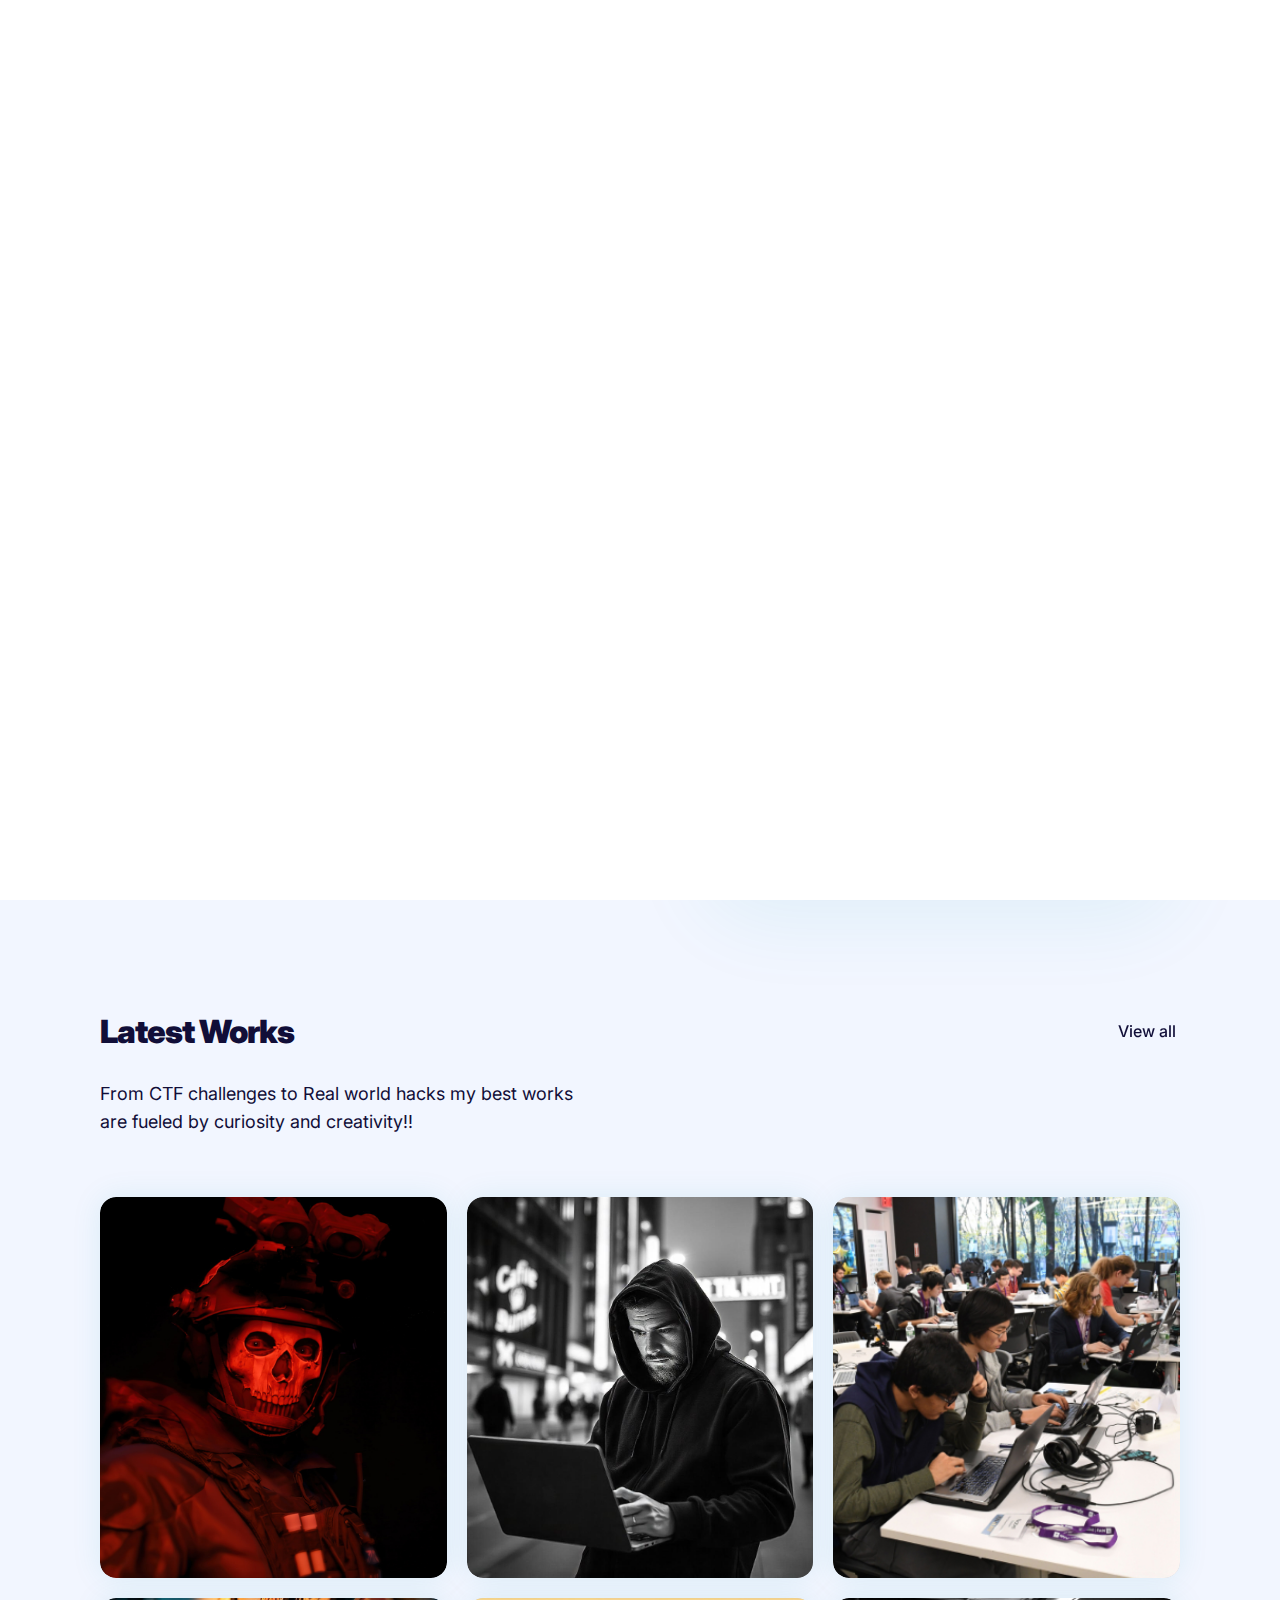
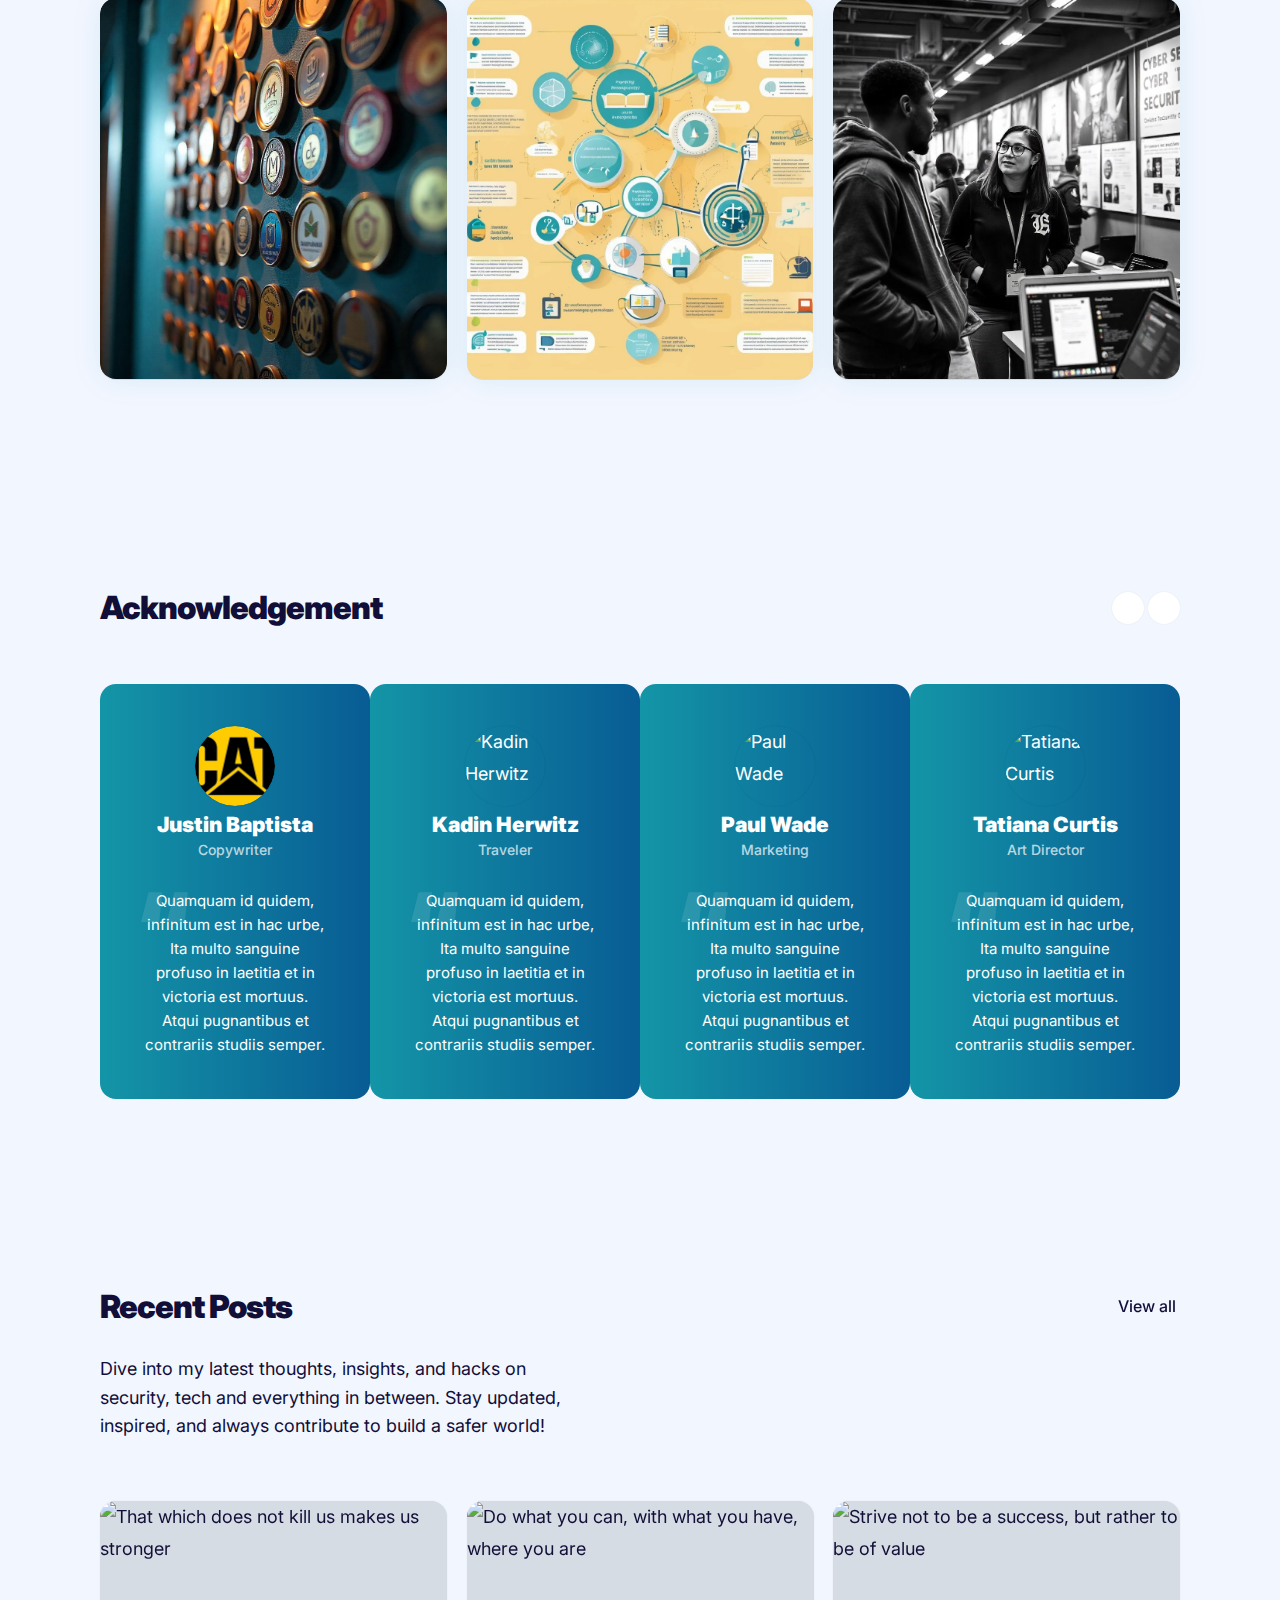
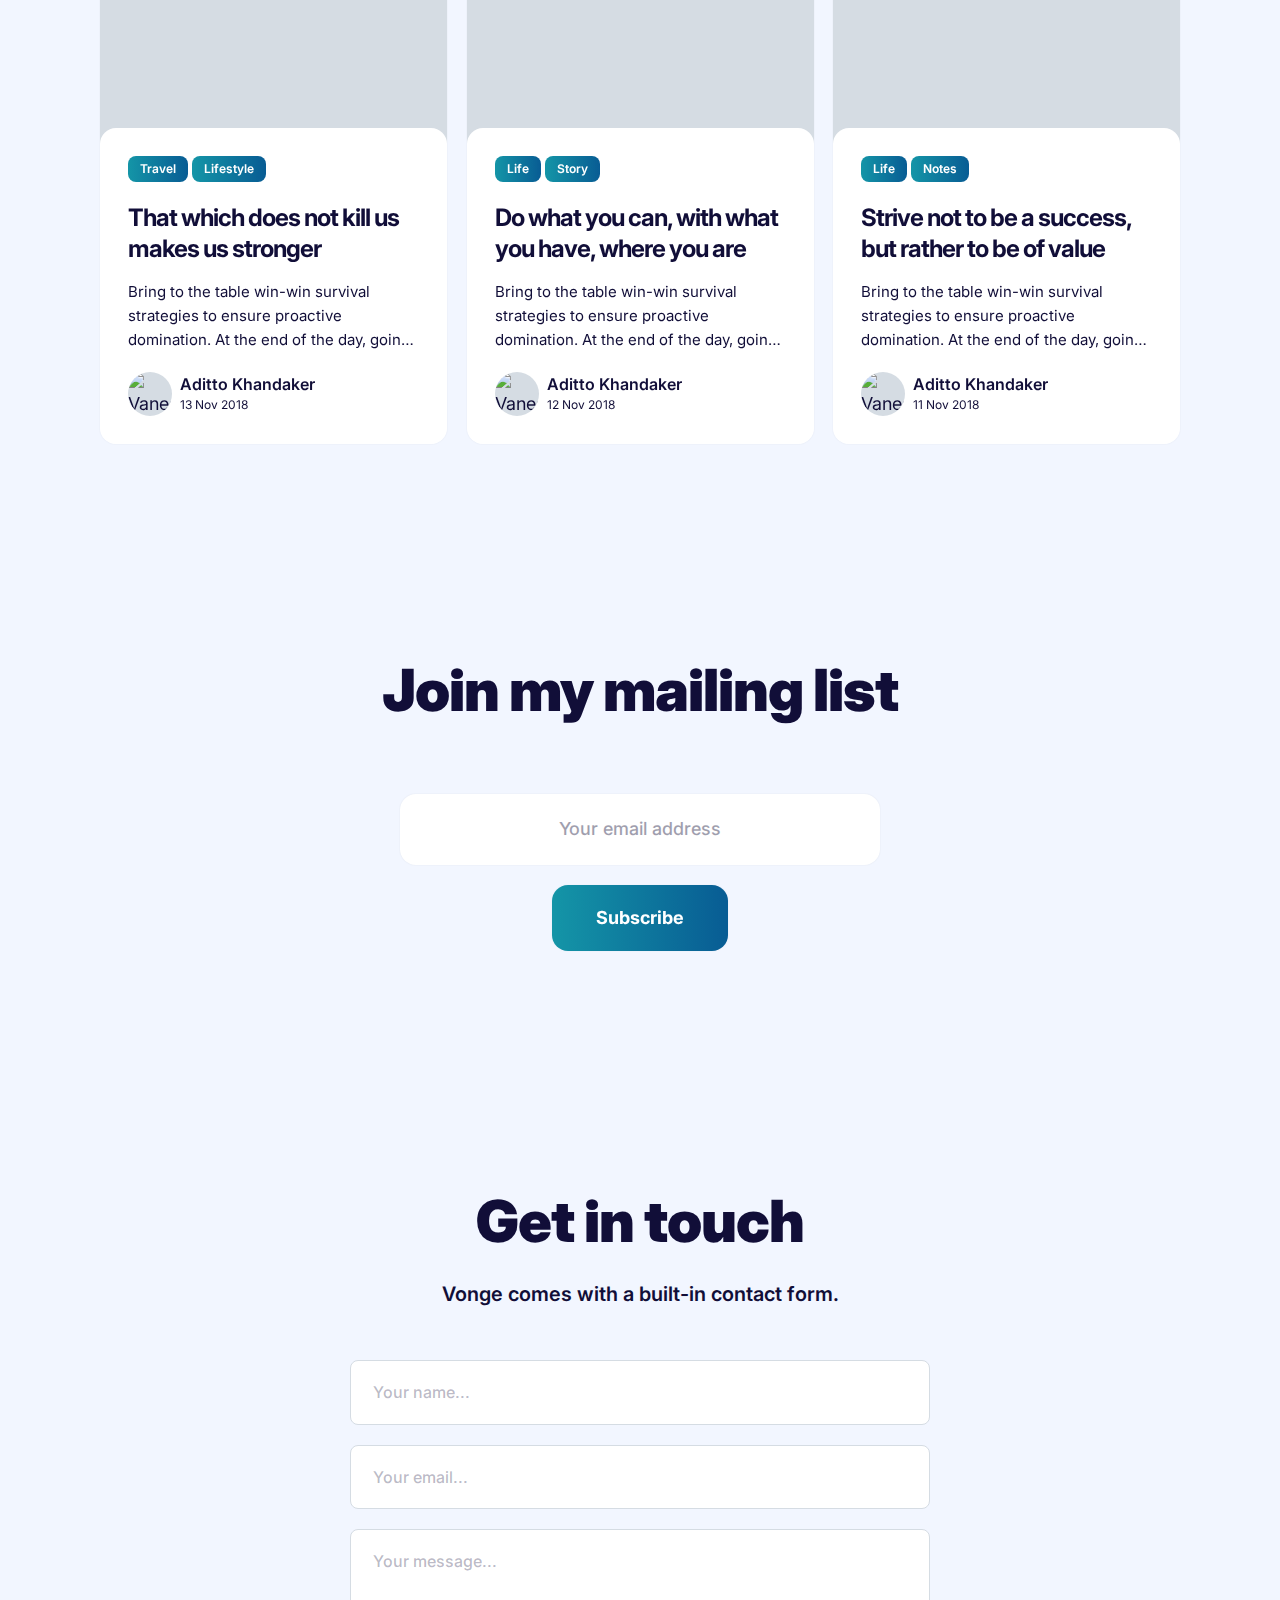
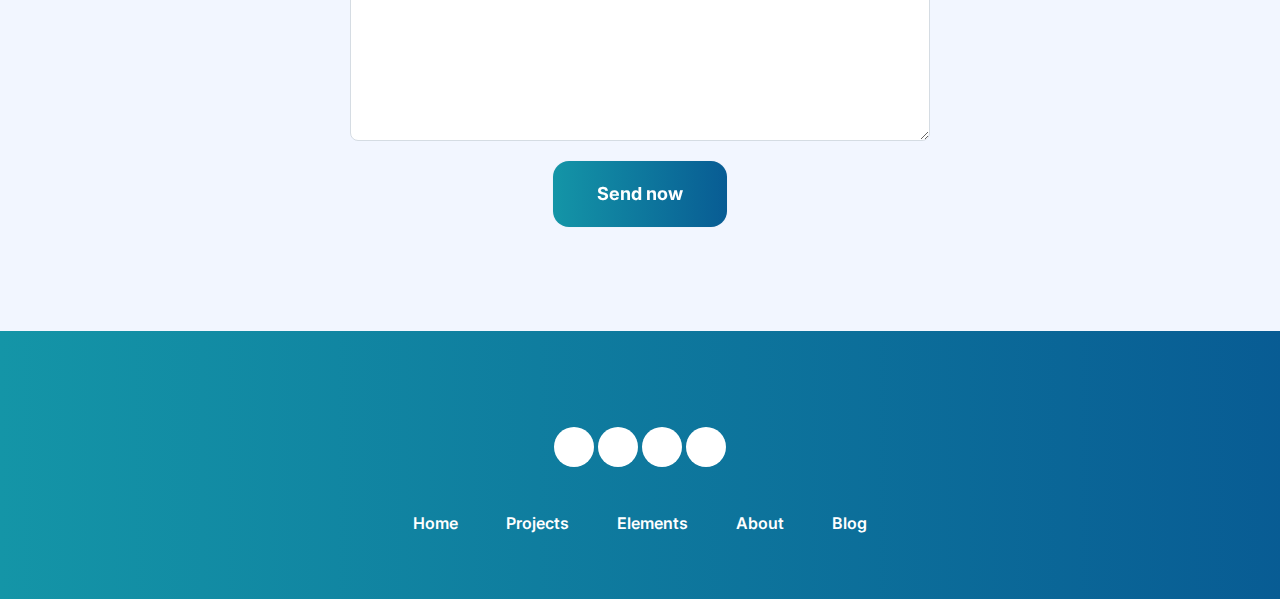
==== index.html @ a7ed83e8 "Worked with the index file and some css file" ====
<!DOCTYPE html>
<html lang="en">

<head>
  <meta charset="utf-8">
  <meta http-equiv="X-UA-Compatible" content="IE=edge">
  <meta name="viewport" content="width=device-width, initial-scale=1">

  <title>Aditto Khandaker</title>
  <meta name='description' content='Vonge is a portfolio site template for Jekyll'>

  <link rel="canonical" href="http://localhost:6060/">

  <!-- Twitter Card -->
  <meta name="twitter:card" content="summary_large_image">
  <meta name="twitter:title" content="Vonge">
  <meta name="twitter:description" content="Vonge is a portfolio site template for Jekyll">
  <meta name="twitter:image:src" content="http://localhost:6060/images/01.jpg">

  <!-- Facebook OpenGraph -->
  <meta property="og:title" content="Vonge">
  <meta property="og:description" content="Vonge is a portfolio site template for Jekyll">
  <meta property="og:image" content="http://localhost:6060/images/01.jpg">

  <!-- Fonts -->
  <link href="https://fonts.googleapis.com/css2?family=Inter:wght@400;500;600;700;900&display=swap" rel="stylesheet">

  <!-- Ionicons -->
  <link href="https://unpkg.com/ionicons@4.5.10-0/dist/css/ionicons.min.css" rel="stylesheet">

  <link rel="stylesheet" href="/assets/main.css">
</head>

<body>

    

    <!-- begin header -->
<header class="c-header">
  <div class="container">
    <div class="row">
      <div class="c-header__inner">

        <div class="logo">
          <a class="logo__link" href="/">
          
            <img class="logo__image" src="/images/logo.svg" alt="Vonge">
          
          </a>
        </div>

        <nav class="main-nav">
          <div class="main-nav__box">

            <div class="nav__icon-close">
              <i class="ion ion-md-close"></i>
            </div>

            <div class="nav__title">Menu</div>

              <ul class="nav__list list-reset">

              
                
                <li class="nav__item">
                  <a href="/" class="nav__link active-link">Home</a>
                </li>
                
              
                
                <li class="nav__item">
                  <a href="/projects/" class="nav__link">Projects</a>
                </li>
                
              
                
                <li class="nav__item">
                  <a href="/blog/" class="nav__link">Blog</a>
                </li>
                
              
                
                <li class="nav__item dropdown">
                  <span class="nav__link dropdown-toggle">Pages <i class="ion ion-ios-arrow-down arrow-down"></i></span>
                  <div class="dropdown-menu">
                    
                      <a href="/about/" class="nav__link">About</a>
                    
                      <a href="/elements/" class="nav__link">Elements</a>
                    
                  </div>
                </li>

                
              

            </ul>
          </div>

          <!--bookshop-live meta(version="3.9.0" baseurl="" title="Vonge") -->
<!--bookshop-live name(social-link.jekyll.html) params() context() -->

<div class="social">
  <ul class="social__list list-reset">
    
    <li class="social__item">
      <a class="social__link" href="https://x.com/Aditt0x1" target="_blank" rel="noopener" aria-label="twitter icon"><i class="ion ion-logo-twitter"></i></a>
    </li>
    
    <li class="social__item">
      <a class="social__link" href="https://github.com/Aditt0X1" target="_blank" rel="noopener" aria-label="github icon"><i class="ion ion-logo-github"></i></a>
    </li>
    
    <li class="social__item">
      <a class="social__link" href="https://pinterest.com" target="_blank" rel="noopener" aria-label="pinterest icon"><i class="ion ion-logo-pinterest"></i></a>
    </li>
    
    <li class="social__item">
      <a class="social__link" href="https://www.youtube.com/@adittokhandaker" target="_blank" rel="noopener" aria-label="youtube icon"><i class="ion ion-logo-youtube"></i></a>
    </li>
    
  </ul>
</div>

<!--bookshop-live end-->
        </nav>

        <div class="nav-button">
          <i class="nav__icon nav__icon-menu ion ion-md-menu"></i>
        </div>

      </div>
    </div>
  </div>
</header>
<!-- end header -->

    

    <!--
        Bookshop components are accessed using the bookshop tag,
        using the same syntax as the standard Jekyll include tag.
    -->
    <!--bookshop-live meta(version="3.9.0" baseurl="" title="Vonge") -->
<!--bookshop-live name(page.jekyll.html) params(content_blocks=page.content_blocks page_theme=page.page_theme) context() -->

<div class="c-page">


    <!--bookshop-live name(hero/hero.jekyll.html) params(bind=block) context(block=content_blocks[0]) -->
<!-- begin hero -->

<section class="c-hero animate">
  <div class="container">
    <div class="row">
      <div class="col col-12">
        <div class="c-hero__inner">

          <div class="c-hero__left">
            <h1 class="c-hero__title">Hey, I'm Aditto Khandaker</h1>
            <div class="c-hero__description"><p>an endless curiosity-driven<strong> Security Enthusiast</strong> from Bangladesh. I hack, learn, and explore as a Security Researcher, Red Teamer, Bug Bounty Hunter and CTF player</p></div>
            <div class="c-hero__btn">
              <a href="#contact" class="cta-button c-button c-button--primary c-button--small">Get in touch</a>
              <a class="works-button c-button c-button--secondary c-button--small" href="#projects">
                <span class="circle-bg"><i class="ion ion-md-arrow-down button-arrow"></i></span> See my works
              </a>
            </div>
          </div>

          <div class="c-hero__right">
            <div class="c-hero__image">
              <img loading="lazy" src="/images/1.jpg" alt="">
            </div>
          </div>

        </div>
      </div>
    </div>
  </div>
</section>
<!-- end hero -->
<!--bookshop-live end-->

    <!--bookshop-live name(projects-section/projects-section.jekyll.html) params(bind=block) context(block=content_blocks[1]) -->
<!-- begin projects -->
<section class="section projects" id="projects">
  <div class="container">
    <div class="row">
      <div class="col col-12">
        <div class="contaniner__inner animate">

          <div class="section__info">
            <div class="section__head">
              <h2 class="section__title">Latest Works</h2>
              <a class="section__link" href="/projects">View all <i class="ion ion-md-arrow-forward"></i></a>
            </div>
            <div class="section__description"><p>From CTF challenges to Real world hacks my best works are fueled by curiosity and creativity!!</p></div>
          </div>

          
          <div class="row">
            
              
                <!--bookshop-live name(project-card/project-card.jekyll.html) params(project=project) context(project=site.projects[0]) -->

<article class="c-project-card col col-4 col-d-6 col-t-12">
  <div class="c-project-card__content">
    <a href="/project/Workstation" class="c-project-card__image">
      <img loading="lazy" src="/images/project-9.jpg" alt="Green Plant">
    </a>
    <div class="c-project-card__info">
      <div class="c-project-card__info-wrap">
        <h3 class="c-project-card__title">Workstation</h3>
      </div>
      <div class="c-project-card__info-wrap">
        
        <div class="c-project-card__subtitle">My professional experience </div>
        
      </div>
    </div>
  </div>
</article>
<!--bookshop-live end-->
              
            
              
                <!--bookshop-live name(project-card/project-card.jekyll.html) params(project=project) context(project=site.projects[1]) -->

<article class="c-project-card col col-4 col-d-6 col-t-12">
  <div class="c-project-card__content">
    <a href="/project/Bug Hunters Trail" class="c-project-card__image">
      <img loading="lazy" src="/images/project-8.jpg" alt="Antelope Canyon">
    </a>
    <div class="c-project-card__info">
      <div class="c-project-card__info-wrap">
        <h3 class="c-project-card__title">Bug Hunters Trail</h3>
      </div>
      <div class="c-project-card__info-wrap">
        
        <div class="c-project-card__subtitle">My journey of tracking down vulnerabilities</div>
        
      </div>
    </div>
  </div>
</article>
<!--bookshop-live end-->
              
            
              
                <!--bookshop-live name(project-card/project-card.jekyll.html) params(project=project) context(project=site.projects[2]) -->

<article class="c-project-card col col-4 col-d-6 col-t-12">
  <div class="c-project-card__content">
    <a href="/project/CTF Zone" class="c-project-card__image">
      <img loading="lazy" src="/images/project-7.jpg" alt="Quiet Lake">
    </a>
    <div class="c-project-card__info">
      <div class="c-project-card__info-wrap">
        <h3 class="c-project-card__title">CTF Zone</h3>
      </div>
      <div class="c-project-card__info-wrap">
        
        <div class="c-project-card__subtitle">My adventures and achievements in Capture the Flag competitions</div>
        
      </div>
    </div>
  </div>
</article>
<!--bookshop-live end-->
              
            
              
                <!--bookshop-live name(project-card/project-card.jekyll.html) params(project=project) context(project=site.projects[3]) -->

<article class="c-project-card col col-4 col-d-6 col-t-12">
  <div class="c-project-card__content">
    <a href="/project/Badge Rack" class="c-project-card__image">
      <img loading="lazy" src="/images/project-6.jpg" alt="The rocks">
    </a>
    <div class="c-project-card__info">
      <div class="c-project-card__info-wrap">
        <h3 class="c-project-card__title">Badge Rack </h3>
      </div>
      <div class="c-project-card__info-wrap">
        
        <div class="c-project-card__subtitle">My certifications and training</div>
        
      </div>
    </div>
  </div>
</article>
<!--bookshop-live end-->
              
            
              
                <!--bookshop-live name(project-card/project-card.jekyll.html) params(project=project) context(project=site.projects[4]) -->

<article class="c-project-card col col-4 col-d-6 col-t-12">
  <div class="c-project-card__content">
    <a href="/project/Growth Hub" class="c-project-card__image">
      <img loading="lazy" src="/images/project-5.jpg" alt="Big airplane">
    </a>
    <div class="c-project-card__info">
      <div class="c-project-card__info-wrap">
        <h3 class="c-project-card__title">Growth Hub</h3>
      </div>
      <div class="c-project-card__info-wrap">
        
        <div class="c-project-card__subtitle">My learning journey and personal projects</div>
        
      </div>
    </div>
  </div>
</article>
<!--bookshop-live end-->
              
            
              
                <!--bookshop-live name(project-card/project-card.jekyll.html) params(project=project) context(project=site.projects[5]) -->

<article class="c-project-card col col-4 col-d-6 col-t-12">
  <div class="c-project-card__content">
    <a href="/project/Event Horizon" class="c-project-card__image">
      <img loading="lazy" src="/images/project-4.jpg" alt="Mountains">
    </a>
    <div class="c-project-card__info">
      <div class="c-project-card__info-wrap">
        <h3 class="c-project-card__title">Event Horizon</h3>
      </div>
      <div class="c-project-card__info-wrap">
        
        <div class="c-project-card__subtitle">A hub of my experiences at security meetups, conferences, and community gatherings</div>
        
      </div>
    </div>
  </div>
</article>
<!--bookshop-live end-->
              
            
              
            
              
            
              
            
          </div>
          

        </div>
      </div>
    </div>
  </div>
</section>
<!-- end projects -->
<!--bookshop-live end-->

    <!--bookshop-live name(testimonials-section/testimonials-section.jekyll.html) params(bind=block) context(block=content_blocks[2]) -->
<!-- begin testimonials -->
<section class="section testimonials animate">
  <div class="container">
    <div class="row">
      <div class="col col-12">

        <div class="section__info">
          <div class="section__head">
            <h2 class="section__title">Acknowledgement </h2>
            <ul class="controls list-reset" id="customize-controls" aria-label="Slider Navigation" tabindex="0">
              <li class="prev" data-controls="prev" aria-controls="customize" tabindex="-1">
                <i class="ion ion-ios-arrow-back"></i>
              </li>
              <li class="next" data-controls="next" aria-controls="customize" tabindex="-1">
                <i class="ion ion-ios-arrow-forward"></i>
              </li>
            </ul>
          </div>
          <div class="section__description"></div>
        </div>

        
        <div class="testimonials__slider my-slider">
          
            <!--bookshop-live name(testimonial-card/testimonial-card.jekyll.html) params(testimonial-item=testimonial-item) context(testimonial=item=site.testimonials[0]) -->

<div class="c-testimonial-card">
  <div class="c-testimonial-card__content">
    <div class="c-testimonial-card__client-meta">
      
        <div class="c-testimonial-card__image-container">
          <img class="c-testimonial-card__client-avatar" src="images/client-1.jpg" alt="Justin Baptista">
        </div>
      
      <div class="c-testimonial-card__client-info">
        
          <h3 class="c-testimonial-card__client-name">Justin Baptista</h3>
        
        
          <p class="c-testimonial-card__client-position">Copywriter</p>
        
      </div>
    </div>
    
      <p class="c-testimonial-card__client-text">Quamquam id quidem, infinitum est in hac urbe, Ita multo sanguine profuso in laetitia et in victoria est mortuus. Atqui pugnantibus et contrariis studiis semper.</p>
    
  </div>
</div>
<!--bookshop-live end-->
          
            <!--bookshop-live name(testimonial-card/testimonial-card.jekyll.html) params(testimonial-item=testimonial-item) context(testimonial=item=site.testimonials[1]) -->

<div class="c-testimonial-card">
  <div class="c-testimonial-card__content">
    <div class="c-testimonial-card__client-meta">
      
        <div class="c-testimonial-card__image-container">
          <img class="c-testimonial-card__client-avatar" src="images/client-2.jpg" alt="Kadin Herwitz">
        </div>
      
      <div class="c-testimonial-card__client-info">
        
          <h3 class="c-testimonial-card__client-name">Kadin Herwitz</h3>
        
        
          <p class="c-testimonial-card__client-position">Traveler</p>
        
      </div>
    </div>
    
      <p class="c-testimonial-card__client-text">Quamquam id quidem, infinitum est in hac urbe, Ita multo sanguine profuso in laetitia et in victoria est mortuus. Atqui pugnantibus et contrariis studiis semper.</p>
    
  </div>
</div>
<!--bookshop-live end-->
          
            <!--bookshop-live name(testimonial-card/testimonial-card.jekyll.html) params(testimonial-item=testimonial-item) context(testimonial=item=site.testimonials[2]) -->

<div class="c-testimonial-card">
  <div class="c-testimonial-card__content">
    <div class="c-testimonial-card__client-meta">
      
        <div class="c-testimonial-card__image-container">
          <img class="c-testimonial-card__client-avatar" src="images/client-4.jpg" alt="Paul Wade">
        </div>
      
      <div class="c-testimonial-card__client-info">
        
          <h3 class="c-testimonial-card__client-name">Paul Wade</h3>
        
        
          <p class="c-testimonial-card__client-position">Marketing</p>
        
      </div>
    </div>
    
      <p class="c-testimonial-card__client-text">Quamquam id quidem, infinitum est in hac urbe, Ita multo sanguine profuso in laetitia et in victoria est mortuus. Atqui pugnantibus et contrariis studiis semper.</p>
    
  </div>
</div>
<!--bookshop-live end-->
          
            <!--bookshop-live name(testimonial-card/testimonial-card.jekyll.html) params(testimonial-item=testimonial-item) context(testimonial=item=site.testimonials[3]) -->

<div class="c-testimonial-card">
  <div class="c-testimonial-card__content">
    <div class="c-testimonial-card__client-meta">
      
        <div class="c-testimonial-card__image-container">
          <img class="c-testimonial-card__client-avatar" src="images/client-3.jpg" alt="Tatiana Curtis">
        </div>
      
      <div class="c-testimonial-card__client-info">
        
          <h3 class="c-testimonial-card__client-name">Tatiana Curtis</h3>
        
        
          <p class="c-testimonial-card__client-position">Art Director</p>
        
      </div>
    </div>
    
      <p class="c-testimonial-card__client-text">Quamquam id quidem, infinitum est in hac urbe, Ita multo sanguine profuso in laetitia et in victoria est mortuus. Atqui pugnantibus et contrariis studiis semper.</p>
    
  </div>
</div>
<!--bookshop-live end-->
          
        </div>
        

      </div>
    </div>
  </div>
</section>
<!-- end testimonials -->
<!--bookshop-live end-->

    <!--bookshop-live name(blog-section/blog-section.jekyll.html) params(bind=block) context(block=content_blocks[3]) -->
<!-- begin blog -->
<section class="section blog">
  <div class="container">
    <div class="row">
      <div class="col col-12">
        <div class="contaniner__inner animate">

          <div class="section__info">
            <div class="section__head">
              <h2 class="section__title">Recent Posts</h2>
              <a class="section__link" href="/blog">View all <i class="ion ion-md-arrow-forward"></i></a>
            </div>
            <div class="section__description"><p>Dive into my latest thoughts, insights, and hacks on security, tech and everything in between. Stay updated, inspired, and always contribute to build a safer world!</p> </div>
          </div>

          
          <div class="row">
            
              
                <!--bookshop-live name(blog-card/blog-card.jekyll.html) params(post=post) context(post=site.posts[0]) -->

<div class="c-blog-card col col-4 col-d-6 col-t-12">
  <div class="c-blog-card__inner">

    
    <div class="c-blog-card__image-wrap">
      <a class="c-blog-card__image" href="/blog/that-which-does-not-kill-us-makes-us-stronger">
        <img loading="lazy" src="/images/post-1.jpg" alt="That which does not kill us makes us stronger">
      </a>
    </div>
    

    <div class="c-blog-card__content">

      
      <div class="c-blog-card__tags-box">
        
        <a href="/tag/travel" class="c-blog-card__tag">travel</a>
        
        <a href="/tag/lifestyle" class="c-blog-card__tag">lifestyle</a>
        
      </div>
      

      <h2 class="c-blog-card__title">
        <a href="/blog/that-which-does-not-kill-us-makes-us-stronger">That which does not kill us makes us stronger</a>
      </h2>

      <p class="c-blog-card__excerpt">
        Bring to the table win-win survival strategies to ensure proactive domination. At the end of the day, going forward.
      </p>

      <div class="c-blog-card__meta">
        <div class="c-blog-card__author-image">
          <img loading="lazy" src="/images/avatar.jpg" alt="Vanessa Marley">
        </div>
        <div class="c-blog-card__info">
          <div class="c-blog-card__author-name">Aditto Khandaker</div>
          <span class="c-blog-card__date"><time datetime="2018-11-13T07:01:35-05:00">13 Nov 2018</time></span>
        </div>
      </div>

    </div>
  </div>
</div>
<!--bookshop-live end-->
              
                <!--bookshop-live name(blog-card/blog-card.jekyll.html) params(post=post) context(post=site.posts[1]) -->

<div class="c-blog-card col col-4 col-d-6 col-t-12">
  <div class="c-blog-card__inner">

    
    <div class="c-blog-card__image-wrap">
      <a class="c-blog-card__image" href="/blog/do-what-you-can-with-what-you-have-where-you-are">
        <img loading="lazy" src="/images/post-2.jpg" alt="Do what you can, with what you have, where you are">
      </a>
    </div>
    

    <div class="c-blog-card__content">

      
      <div class="c-blog-card__tags-box">
        
        <a href="/tag/life" class="c-blog-card__tag">life</a>
        
        <a href="/tag/story" class="c-blog-card__tag">story</a>
        
      </div>
      

      <h2 class="c-blog-card__title">
        <a href="/blog/do-what-you-can-with-what-you-have-where-you-are">Do what you can, with what you have, where you are</a>
      </h2>

      <p class="c-blog-card__excerpt">
        Bring to the table win-win survival strategies to ensure proactive domination. At the end of the day, going forward.
      </p>

      <div class="c-blog-card__meta">
        <div class="c-blog-card__author-image">
          <img loading="lazy" src="/images/avatar.jpg" alt="Vanessa Marley">
        </div>
        <div class="c-blog-card__info">
          <div class="c-blog-card__author-name">Aditto Khandaker</div>
          <span class="c-blog-card__date"><time datetime="2018-11-12T07:01:35-05:00">12 Nov 2018</time></span>
        </div>
      </div>

    </div>
  </div>
</div>
<!--bookshop-live end-->
              
                <!--bookshop-live name(blog-card/blog-card.jekyll.html) params(post=post) context(post=site.posts[2]) -->

<div class="c-blog-card col col-4 col-d-6 col-t-12">
  <div class="c-blog-card__inner">

    
    <div class="c-blog-card__image-wrap">
      <a class="c-blog-card__image" href="/blog/strive-not-to-be-a-success-but-rather-to-be-of-value">
        <img loading="lazy" src="/images/post-3.jpg" alt="Strive not to be a success, but rather to be of value">
      </a>
    </div>
    

    <div class="c-blog-card__content">

      
      <div class="c-blog-card__tags-box">
        
        <a href="/tag/life" class="c-blog-card__tag">life</a>
        
        <a href="/tag/notes" class="c-blog-card__tag">notes</a>
        
      </div>
      

      <h2 class="c-blog-card__title">
        <a href="/blog/strive-not-to-be-a-success-but-rather-to-be-of-value">Strive not to be a success, but rather to be of value</a>
      </h2>

      <p class="c-blog-card__excerpt">
        Bring to the table win-win survival strategies to ensure proactive domination. At the end of the day, going forward.
      </p>

      <div class="c-blog-card__meta">
        <div class="c-blog-card__author-image">
          <img loading="lazy" src="/images/avatar.jpg" alt="Vanessa Marley">
        </div>
        <div class="c-blog-card__info">
          <div class="c-blog-card__author-name">Aditto Khandaker</div>
          <span class="c-blog-card__date"><time datetime="2018-11-11T07:01:35-05:00">11 Nov 2018</time></span>
        </div>
      </div>

    </div>
  </div>
</div>
<!--bookshop-live end-->
              
            
          </div>
          

        </div>
      </div>
    </div>
  </div>
</section>
<!-- end blog -->
<!--bookshop-live end-->

    <!--bookshop-live name(newsletter/newsletter.jekyll.html) params(bind=block) context(block=content_blocks[4]) -->
<!-- begin subscribe -->

<section class="c-subscribe section">
  <div class="container">
    <div class="row">
      <div class="col col-12">

        <div class="c-subscribe__inner">
          <div class="c-subscribe__info">
            <h3 class="c-subscribe__title">Join my mailing list</h3>
            <div class="c-subscribe__subtitle">
              <span id="ityped"></span>
            </div>
          </div>

          <form class="c-subscribe__form validate" action="//frnla.us6.list-manage.com/subscribe/post?u=6314d69a3f315af7ce3fb00a0&amp;id=3038727cc3"
            method="POST" id="membedded-subscribe-form" name="membedded-subscribe-form" target="_blank" novalidate>
            <label class="screen-reader-text" for="mce-EMAIL">Email address</label>
            <input class="c-subscribe__form-email required email" id="mce-EMAIL" type="text" name="EMAIL" placeholder="Your email address">
            <button class="c-button c-button--primary c-button--large" id="membedded-subscribe" type="submit" name="subscribe">Subscribe</button>
          </form>

        </div>
      </div>
    </div>
  </div>
</section>
<!-- end subscribe -->

<script>
  var itype_text = ['Get inspiration, updates and, cool stuff!'];
</script>
<!--bookshop-live end-->

    <!--bookshop-live name(contact-form/contact-form.jekyll.html) params(bind=block) context(block=content_blocks[5]) -->
<!-- begin contact -->

<div class="c-contact-form" id="contact">
  <div class="container">
    <div class="row">
      <div class="col col-12">

        <div class="c-contact-form__form-box">
          <div class="c-contact-form__contact-head">
            <h2 class="c-contact-form__contact-title">Get in touch</h2>
            <p class="c-contact-form__contact-description">Vonge comes with a built-in contact form.</p>
          </div>
          <form class="c-contact-form__form"
            action=""
            method="POST">
            <input type="hidden" name="_to" value="site@example.com">
            <div class="c-contact-form__form-group">
              <label class="c-contact-form__form-label screen-reader-text" for="form-name">Your Name</label>
              <input class="c-contact-form__form-input" id="form-name" type="text" name="name" placeholder="Your name..." required>
            </div>
            <div class="c-contact-form__form-group">
              <label class="c-contact-form__form-label screen-reader-text" for="form-email">Your Email</label>
              <input class="c-contact-form__form-input" id="form-email" type="email" name="_replyto" placeholder="Your email..."
                required>
            </div>
            <div class="c-contact-form__form-group">
              <label class="c-contact-form__form-label screen-reader-text" for="form-text">Your Message</label>
              <textarea class="c-contact-form__form-input" id="form-text" name="text" rows="9" placeholder="Your message..."
                required></textarea>
            </div>
            <div class="c-contact-form__form-group c-contact-form__form-group--button">
              <button class="c-button c-button--primary c-button--large" type="submit">Send now</button>
            </div>
          </form>
        </div>

      </div>
    </div>
  </div>
</div>
<!-- end contact -->
<!--bookshop-live end-->


</div>

<!--bookshop-live end-->

    <div class="top" title="Top"><i class="ion ion-ios-arrow-up"></i></div>

    <!-- begin footer -->
<footer class="footer">
  <div class="container">
    <div class="row">
      <div class="col col-12">

        <!--bookshop-live meta(version="3.9.0" baseurl="" title="Vonge") -->
<!--bookshop-live name(social-link.jekyll.html) params() context() -->

<div class="social">
  <ul class="social__list list-reset">
    
    <li class="social__item">
      <a class="social__link" href="https://twitter.com" target="_blank" rel="noopener" aria-label="twitter icon"><i class="ion ion-logo-twitter"></i></a>
    </li>
    
    <li class="social__item">
      <a class="social__link" href="https://github.com" target="_blank" rel="noopener" aria-label="github icon"><i class="ion ion-logo-github"></i></a>
    </li>
    
    <li class="social__item">
      <a class="social__link" href="https://pinterest.com" target="_blank" rel="noopener" aria-label="pinterest icon"><i class="ion ion-logo-pinterest"></i></a>
    </li>
    
    <li class="social__item">
      <a class="social__link" href="https://youtube.com" target="_blank" rel="noopener" aria-label="youtube icon"><i class="ion ion-logo-youtube"></i></a>
    </li>
    
  </ul>
</div>

<!--bookshop-live end-->

        <ul class="footer_nav list-reset">
          
          <li class="footer_nav__item">
            <a href="/" class="footer_nav__link">Home</a>
          </li>
          
          <li class="footer_nav__item">
            <a href="/projects/" class="footer_nav__link">Projects</a>
          </li>
          
          <li class="footer_nav__item">
            <a href="/elements/" class="footer_nav__link">Elements</a>
          </li>
          
          <li class="footer_nav__item">
            <a href="/about/" class="footer_nav__link">About</a>
          </li>
          
          <li class="footer_nav__item">
            <a href="/blog/" class="footer_nav__link">Blog</a>
          </li>
          
        </ul>

      </div>
    </div>
  </div>
</footer>
<!-- end footer -->

    <script src="/js/scripts.js"></script>
    <script src="/js/common.js"></script>
</body>
</html>
---- assets/main.css ----
@charset "UTF-8";
@media all, bookshop {
  /* Color Scheme */
  .list-reset {
    list-style-type: none;
    margin: 0;
    padding: 0;
  }
  .clearfix::after,
  .clearfix ::before {
    content: "";
    display: table;
    clear: both;
  }
  .screen-reader-text {
    clip: rect(1px, 1px, 1px, 1px);
    height: 1px;
    overflow: hidden;
    position: absolute !important;
    width: 1px;
    word-wrap: normal !important;
  }
  /*! normalize.css v8.0.0 | MIT License | github.com/necolas/normalize.css */
  /* Document
     ========================================================================== */
  /**
   * 1. Correct the line height in all browsers.
   * 2. Prevent adjustments of font size after orientation changes in iOS.
   */
  html {
    line-height: 1.15; /* 1 */
    -webkit-text-size-adjust: 100%; /* 2 */
  }
  /* Sections
     ========================================================================== */
  /**
   * Remove the margin in all browsers.
   */
  body {
    margin: 0;
  }
  /**
   * Correct the font size and margin on `h1` elements within `section` and
   * `article` contexts in Chrome, Firefox, and Safari.
   */
  h1 {
    font-size: 2em;
    margin: 0.67em 0;
  }
  /* Grouping content
     ========================================================================== */
  /**
   * 1. Add the correct box sizing in Firefox.
   * 2. Show the overflow in Edge and IE.
   */
  hr {
    box-sizing: content-box; /* 1 */
    height: 0; /* 1 */
    overflow: visible; /* 2 */
  }
  /**
   * 1. Correct the inheritance and scaling of font size in all browsers.
   * 2. Correct the odd `em` font sizing in all browsers.
   */
  pre {
    font-family: monospace, monospace; /* 1 */
    font-size: 1em; /* 2 */
  }
  /* Text-level semantics
     ========================================================================== */
  /**
   * Remove the gray background on active links in IE 10.
   */
  a {
    background-color: transparent;
  }
  /**
   * 1. Remove the bottom border in Chrome 57-
   * 2. Add the correct text decoration in Chrome, Edge, IE, Opera, and Safari.
   */
  abbr[title] {
    border-bottom: none; /* 1 */
    text-decoration: underline; /* 2 */
    text-decoration: underline dotted; /* 2 */
  }
  /**
   * Add the correct font weight in Chrome, Edge, and Safari.
   */
  b,
  strong {
    font-weight: bolder;
  }
  /**
   * 1. Correct the inheritance and scaling of font size in all browsers.
   * 2. Correct the odd `em` font sizing in all browsers.
   */
  code,
  kbd,
  samp {
    font-family: monospace, monospace; /* 1 */
    font-size: 1em; /* 2 */
  }
  /**
   * Add the correct font size in all browsers.
   */
  small {
    font-size: 80%;
  }
  /**
   * Prevent `sub` and `sup` elements from affecting the line height in
   * all browsers.
   */
  sub,
  sup {
    font-size: 75%;
    line-height: 0;
    position: relative;
    vertical-align: baseline;
  }
  sub {
    bottom: -0.25em;
  }
  sup {
    top: -0.5em;
  }
  /* Embedded content
     ========================================================================== */
  /**
   * Remove the border on images inside links in IE 10.
   */
  img {
    border-style: none;
  }
  /* Forms
     ========================================================================== */
  /**
   * 1. Change the font styles in all browsers.
   * 2. Remove the margin in Firefox and Safari.
   */
  button,
  input,
  optgroup,
  select,
  textarea {
    font-family: inherit; /* 1 */
    font-size: 100%; /* 1 */
    line-height: 1.15; /* 1 */
    margin: 0; /* 2 */
  }
  /**
   * Show the overflow in IE.
   * 1. Show the overflow in Edge.
   */
  button,
  input { /* 1 */
    overflow: visible;
  }
  /**
   * Remove the inheritance of text transform in Edge, Firefox, and IE.
   * 1. Remove the inheritance of text transform in Firefox.
   */
  button,
  select { /* 1 */
    text-transform: none;
  }
  /**
   * Correct the inability to style clickable types in iOS and Safari.
   */
  button,
  [type=button],
  [type=reset],
  [type=submit] {
    -webkit-appearance: button;
  }
  /**
   * Remove the inner border and padding in Firefox.
   */
  button::-moz-focus-inner,
  [type=button]::-moz-focus-inner,
  [type=reset]::-moz-focus-inner,
  [type=submit]::-moz-focus-inner {
    border-style: none;
    padding: 0;
  }
  /**
   * Restore the focus styles unset by the previous rule.
   */
  button:-moz-focusring,
  [type=button]:-moz-focusring,
  [type=reset]:-moz-focusring,
  [type=submit]:-moz-focusring {
    outline: 1px dotted ButtonText;
  }
  /**
   * Correct the padding in Firefox.
   */
  fieldset {
    padding: 0.35em 0.75em 0.625em;
  }
  /**
   * 1. Correct the text wrapping in Edge and IE.
   * 2. Correct the color inheritance from `fieldset` elements in IE.
   * 3. Remove the padding so developers are not caught out when they zero out
   *    `fieldset` elements in all browsers.
   */
  legend {
    box-sizing: border-box; /* 1 */
    color: inherit; /* 2 */
    display: table; /* 1 */
    max-width: 100%; /* 1 */
    padding: 0; /* 3 */
    white-space: normal; /* 1 */
  }
  /**
   * Add the correct vertical alignment in Chrome, Firefox, and Opera.
   */
  progress {
    vertical-align: baseline;
  }
  /**
   * Remove the default vertical scrollbar in IE 10+.
   */
  textarea {
    overflow: auto;
  }
  /**
   * 1. Add the correct box sizing in IE 10.
   * 2. Remove the padding in IE 10.
   */
  [type=checkbox],
  [type=radio] {
    box-sizing: border-box; /* 1 */
    padding: 0; /* 2 */
  }
  /**
   * Correct the cursor style of increment and decrement buttons in Chrome.
   */
  [type=number]::-webkit-inner-spin-button,
  [type=number]::-webkit-outer-spin-button {
    height: auto;
  }
  /**
   * 1. Correct the odd appearance in Chrome and Safari.
   * 2. Correct the outline style in Safari.
   */
  [type=search] {
    -webkit-appearance: textfield; /* 1 */
    outline-offset: -2px; /* 2 */
  }
  /**
   * Remove the inner padding in Chrome and Safari on macOS.
   */
  [type=search]::-webkit-search-decoration {
    -webkit-appearance: none;
  }
  /**
   * 1. Correct the inability to style clickable types in iOS and Safari.
   * 2. Change font properties to `inherit` in Safari.
   */
  ::-webkit-file-upload-button {
    -webkit-appearance: button; /* 1 */
    font: inherit; /* 2 */
  }
  /* Interactive
     ========================================================================== */
  /*
   * Add the correct display in Edge, IE 10+, and Firefox.
   */
  details {
    display: block;
  }
  /*
   * Add the correct display in all browsers.
   */
  summary {
    display: list-item;
  }
  /* Misc
     ========================================================================== */
  /**
   * Add the correct display in IE 10+.
   */
  template {
    display: none;
  }
  /**
   * Add the correct display in IE 10.
   */
  [hidden] {
    display: none;
  }
  /**
   * A very simple reset that sits on top of Normalize.css.
  */
  body,
  h1, h2, h3, h4, h5, h6,
  p, blockquote, pre,
  dl, dd, ol, ul,
  fieldset, legend,
  figure,
  hr {
    margin: 0;
    padding: 0;
  }
  /**
   * Remove trailing margins from nested lists.
   */
  li > ul,
  li > ol {
    margin-bottom: 0;
  }
  /**
   * Remove default table spacing.
   */
  table {
    border-collapse: collapse;
    border-spacing: 0;
  }
  /**
   * Shared declarations for certain elements.
   */
  h1, h2, h3, h4, h5, h6,
  ul, ol, dl,
  blockquote, p, address,
  hr,
  table,
  fieldset, figure,
  pre {
    margin-bottom: 30px;
  }
  /**
   * Consistent indentation for lists.
   */
  ul, ol,
  dd {
    margin-left: 10px;
  }
  ul li, ol li {
    margin-bottom: 10px;
  }
  /*
    Syntax Highlighting
  */
  .highlight {
    background: #f3f3f3;
  }
  .highlighter-rouge .highlight {
    background: #eef;
  }
  .highlight .c {
    color: #998;
    font-style: italic;
  }
  .highlight .err {
    color: #a61717;
    background-color: #e3d2d2;
  }
  .highlight .k {
    font-weight: bold;
  }
  .highlight .o {
    font-weight: bold;
  }
  .highlight .cm {
    color: #998;
    font-style: italic;
  }
  .highlight .cp {
    color: #999;
    font-weight: bold;
  }
  .highlight .c1 {
    color: #998;
    font-style: italic;
  }
  .highlight .cs {
    color: #999;
    font-weight: bold;
    font-style: italic;
  }
  .highlight .gd {
    color: #000;
    background-color: #fdd;
  }
  .highlight .gd .x {
    color: #000;
    background-color: #faa;
  }
  .highlight .ge {
    font-style: italic;
  }
  .highlight .gr {
    color: #a00;
  }
  .highlight .gh {
    color: #999;
  }
  .highlight .gi {
    color: #000;
    background-color: #dfd;
  }
  .highlight .gi .x {
    color: #000;
    background-color: #afa;
  }
  .highlight .go {
    color: #888;
  }
  .highlight .gp {
    color: #555;
  }
  .highlight .gs {
    font-weight: bold;
  }
  .highlight .gu {
    color: #aaa;
  }
  .highlight .gt {
    color: #a00;
  }
  .highlight .kc {
    font-weight: bold;
  }
  .highlight .kd {
    font-weight: bold;
  }
  .highlight .kp {
    font-weight: bold;
  }
  .highlight .kr {
    font-weight: bold;
  }
  .highlight .kt {
    color: #458;
    font-weight: bold;
  }
  .highlight .m {
    color: #099;
  }
  .highlight .s {
    color: #d14;
  }
  .highlight .na {
    color: #008080;
  }
  .highlight .nb {
    color: #0086B3;
  }
  .highlight .nc {
    color: #458;
    font-weight: bold;
  }
  .highlight .no {
    color: #008080;
  }
  .highlight .ni {
    color: #800080;
  }
  .highlight .ne {
    color: #900;
    font-weight: bold;
  }
  .highlight .nf {
    color: #900;
    font-weight: bold;
  }
  .highlight .nn {
    color: #555;
  }
  .highlight .nt {
    color: #000080;
  }
  .highlight .nv {
    color: #008080;
  }
  .highlight .ow {
    font-weight: bold;
  }
  .highlight .w {
    color: #bbb;
  }
  .highlight .mf {
    color: #099;
  }
  .highlight .mh {
    color: #099;
  }
  .highlight .mi {
    color: #099;
  }
  .highlight .mo {
    color: #099;
  }
  .highlight .sb {
    color: #d14;
  }
  .highlight .sc {
    color: #d14;
  }
  .highlight .sd {
    color: #d14;
  }
  .highlight .s2 {
    color: #d14;
  }
  .highlight .se {
    color: #d14;
  }
  .highlight .sh {
    color: #d14;
  }
  .highlight .si {
    color: #d14;
  }
  .highlight .sx {
    color: #d14;
  }
  .highlight .sr {
    color: #009926;
  }
  .highlight .s1 {
    color: #d14;
  }
  .highlight .ss {
    color: #990073;
  }
  .highlight .bp {
    color: #999;
  }
  .highlight .vc {
    color: #008080;
  }
  .highlight .vg {
    color: #008080;
  }
  .highlight .vi {
    color: #008080;
  }
  .highlight .il {
    color: #099;
  }
  /* Grid */
  .container {
    max-width: 1200px;
    padding-left: 10px;
    padding-right: 10px;
    margin: 0 auto;
  }

  /* Animate */
  /* Footer */
  /* Copyright */
  /* Header */
  /* Logo */
  /* Nav */
  /* Pagination */
  /* Sections */
  /* Social Links */
  /* Page + Post + Project */
  /* Share */
  /* Post navigation */
  /* Related posts */
  /* Disqus comments */
  /* Project */
  /* Project Navigation */
  /* Posts List */
  /* Button */
  /* Contact Form */
  /* Hero */
  /* Newsletter */
  /* Page Heading */
  /* Posts List */
  /* Projects List */
  /* Testimonials Section */
}
@media only screen and (max-width: 1300px) {
  .container {
    max-width: 1100px;
  }
}
@media only screen and (max-width: 1130px) {
  .container {
    max-width: 1000px;
  }
}
@media only screen and (max-width: 1024px) {
  .container {
    max-width: 760px;
  }
}
@media only screen and (max-width: 768px) {
  .container {
    max-width: 560px;
  }
}
@media only screen and (max-width: 576px) {
  .container {
    max-width: 480px;
    padding-left: 20px;
    padding-right: 20px;
  }
}
@media all, bookshop {
  .row {
    display: flex;
    flex-wrap: wrap;
    flex: 0 1 auto;
    flex-direction: row;
    box-sizing: border-box;
    margin-left: -10px;
    margin-right: -10px;
  }
  .col {
    padding-left: 10px;
    padding-right: 10px;
  }
  [class^=col-] {
    flex: auto;
  }
  .col-0 {
    width: calc(0 / 12 * 100%);
  }
  .col-1 {
    width: calc(1 / 12 * 100%);
  }
  .col-2 {
    width: calc(2 / 12 * 100%);
  }
  .col-3 {
    width: calc(3 / 12 * 100%);
  }
  .col-4 {
    width: calc(4 / 12 * 100%);
  }
  .col-5 {
    width: calc(5 / 12 * 100%);
  }
  .col-6 {
    width: calc(6 / 12 * 100%);
  }
  .col-7 {
    width: calc(7 / 12 * 100%);
  }
  .col-8 {
    width: calc(8 / 12 * 100%);
  }
  .col-9 {
    width: calc(9 / 12 * 100%);
  }
  .col-10 {
    width: calc(10 / 12 * 100%);
  }
  .col-11 {
    width: calc(11 / 12 * 100%);
  }
  .col-12 {
    width: calc(12 / 12 * 100%);
  }
  .push-0 {
    margin-left: calc(0 / 12 * 100%);
  }
  .push-1 {
    margin-left: calc(1 / 12 * 100%);
  }
  .push-2 {
    margin-left: calc(2 / 12 * 100%);
  }
  .push-3 {
    margin-left: calc(3 / 12 * 100%);
  }
  .push-4 {
    margin-left: calc(4 / 12 * 100%);
  }
  .push-5 {
    margin-left: calc(5 / 12 * 100%);
  }
  .push-6 {
    margin-left: calc(6 / 12 * 100%);
  }
  .push-7 {
    margin-left: calc(7 / 12 * 100%);
  }
  .push-8 {
    margin-left: calc(8 / 12 * 100%);
  }
  .push-9 {
    margin-left: calc(9 / 12 * 100%);
  }
  .push-10 {
    margin-left: calc(10 / 12 * 100%);
  }
  .push-11 {
    margin-left: calc(11 / 12 * 100%);
  }
  .push-12 {
    margin-left: calc(12 / 12 * 100%);
  }
  .pull-0 {
    margin-right: calc(0 / 12 * 100%);
  }
  .pull-1 {
    margin-right: calc(1 / 12 * 100%);
  }
  .pull-2 {
    margin-right: calc(2 / 12 * 100%);
  }
  .pull-3 {
    margin-right: calc(3 / 12 * 100%);
  }
  .pull-4 {
    margin-right: calc(4 / 12 * 100%);
  }
  .pull-5 {
    margin-right: calc(5 / 12 * 100%);
  }
  .pull-6 {
    margin-right: calc(6 / 12 * 100%);
  }
  .pull-7 {
    margin-right: calc(7 / 12 * 100%);
  }
  .pull-8 {
    margin-right: calc(8 / 12 * 100%);
  }
  .pull-9 {
    margin-right: calc(9 / 12 * 100%);
  }
  .pull-10 {
    margin-right: calc(10 / 12 * 100%);
  }
  .pull-11 {
    margin-right: calc(11 / 12 * 100%);
  }
  .pull-12 {
    margin-right: calc(12 / 12 * 100%);
  }
}
@media (max-width: 1024px), bookshop and (max-width: 1024px) {
  .col-d-0 {
    width: calc(0 / 12 * 100%);
  }
  .col-d-1 {
    width: calc(1 / 12 * 100%);
  }
  .col-d-2 {
    width: calc(2 / 12 * 100%);
  }
  .col-d-3 {
    width: calc(3 / 12 * 100%);
  }
  .col-d-4 {
    width: calc(4 / 12 * 100%);
  }
  .col-d-5 {
    width: calc(5 / 12 * 100%);
  }
  .col-d-6 {
    width: calc(6 / 12 * 100%);
  }
  .col-d-7 {
    width: calc(7 / 12 * 100%);
  }
  .col-d-8 {
    width: calc(8 / 12 * 100%);
  }
  .col-d-9 {
    width: calc(9 / 12 * 100%);
  }
  .col-d-10 {
    width: calc(10 / 12 * 100%);
  }
  .col-d-11 {
    width: calc(11 / 12 * 100%);
  }
  .col-d-12 {
    width: calc(12 / 12 * 100%);
  }
  .push-d-0 {
    margin-left: calc(0 / 12 * 100%);
  }
  .push-d-1 {
    margin-left: calc(1 / 12 * 100%);
  }
  .push-d-2 {
    margin-left: calc(2 / 12 * 100%);
  }
  .push-d-3 {
    margin-left: calc(3 / 12 * 100%);
  }
  .push-d-4 {
    margin-left: calc(4 / 12 * 100%);
  }
  .push-d-5 {
    margin-left: calc(5 / 12 * 100%);
  }
  .push-d-6 {
    margin-left: calc(6 / 12 * 100%);
  }
  .push-d-7 {
    margin-left: calc(7 / 12 * 100%);
  }
  .push-d-8 {
    margin-left: calc(8 / 12 * 100%);
  }
  .push-d-9 {
    margin-left: calc(9 / 12 * 100%);
  }
  .push-d-10 {
    margin-left: calc(10 / 12 * 100%);
  }
  .push-d-11 {
    margin-left: calc(11 / 12 * 100%);
  }
  .push-d-12 {
    margin-left: calc(12 / 12 * 100%);
  }
  .pull-d-0 {
    margin-right: calc(0 / 12 * 100%);
  }
  .pull-d-1 {
    margin-right: calc(1 / 12 * 100%);
  }
  .pull-d-2 {
    margin-right: calc(2 / 12 * 100%);
  }
  .pull-d-3 {
    margin-right: calc(3 / 12 * 100%);
  }
  .pull-d-4 {
    margin-right: calc(4 / 12 * 100%);
  }
  .pull-d-5 {
    margin-right: calc(5 / 12 * 100%);
  }
  .pull-d-6 {
    margin-right: calc(6 / 12 * 100%);
  }
  .pull-d-7 {
    margin-right: calc(7 / 12 * 100%);
  }
  .pull-d-8 {
    margin-right: calc(8 / 12 * 100%);
  }
  .pull-d-9 {
    margin-right: calc(9 / 12 * 100%);
  }
  .pull-d-10 {
    margin-right: calc(10 / 12 * 100%);
  }
  .pull-d-11 {
    margin-right: calc(11 / 12 * 100%);
  }
  .pull-d-12 {
    margin-right: calc(12 / 12 * 100%);
  }
}
@media (max-width: 768px), bookshop and (max-width: 768px) {
  .col-t-0 {
    width: calc(0 / 12 * 100%);
  }
  .col-t-1 {
    width: calc(1 / 12 * 100%);
  }
  .col-t-2 {
    width: calc(2 / 12 * 100%);
  }
  .col-t-3 {
    width: calc(3 / 12 * 100%);
  }
  .col-t-4 {
    width: calc(4 / 12 * 100%);
  }
  .col-t-5 {
    width: calc(5 / 12 * 100%);
  }
  .col-t-6 {
    width: calc(6 / 12 * 100%);
  }
  .col-t-7 {
    width: calc(7 / 12 * 100%);
  }
  .col-t-8 {
    width: calc(8 / 12 * 100%);
  }
  .col-t-9 {
    width: calc(9 / 12 * 100%);
  }
  .col-t-10 {
    width: calc(10 / 12 * 100%);
  }
  .col-t-11 {
    width: calc(11 / 12 * 100%);
  }
  .col-t-12 {
    width: calc(12 / 12 * 100%);
  }
  .push-t-0 {
    margin-left: calc(0 / 12 * 100%);
  }
  .push-t-1 {
    margin-left: calc(1 / 12 * 100%);
  }
  .push-t-2 {
    margin-left: calc(2 / 12 * 100%);
  }
  .push-t-3 {
    margin-left: calc(3 / 12 * 100%);
  }
  .push-t-4 {
    margin-left: calc(4 / 12 * 100%);
  }
  .push-t-5 {
    margin-left: calc(5 / 12 * 100%);
  }
  .push-t-6 {
    margin-left: calc(6 / 12 * 100%);
  }
  .push-t-7 {
    margin-left: calc(7 / 12 * 100%);
  }
  .push-t-8 {
    margin-left: calc(8 / 12 * 100%);
  }
  .push-t-9 {
    margin-left: calc(9 / 12 * 100%);
  }
  .push-t-10 {
    margin-left: calc(10 / 12 * 100%);
  }
  .push-t-11 {
    margin-left: calc(11 / 12 * 100%);
  }
  .push-t-12 {
    margin-left: calc(12 / 12 * 100%);
  }
  .pull-t-0 {
    margin-right: calc(0 / 12 * 100%);
  }
  .pull-t-1 {
    margin-right: calc(1 / 12 * 100%);
  }
  .pull-t-2 {
    margin-right: calc(2 / 12 * 100%);
  }
  .pull-t-3 {
    margin-right: calc(3 / 12 * 100%);
  }
  .pull-t-4 {
    margin-right: calc(4 / 12 * 100%);
  }
  .pull-t-5 {
    margin-right: calc(5 / 12 * 100%);
  }
  .pull-t-6 {
    margin-right: calc(6 / 12 * 100%);
  }
  .pull-t-7 {
    margin-right: calc(7 / 12 * 100%);
  }
  .pull-t-8 {
    margin-right: calc(8 / 12 * 100%);
  }
  .pull-t-9 {
    margin-right: calc(9 / 12 * 100%);
  }
  .pull-t-10 {
    margin-right: calc(10 / 12 * 100%);
  }
  .pull-t-11 {
    margin-right: calc(11 / 12 * 100%);
  }
  .pull-t-12 {
    margin-right: calc(12 / 12 * 100%);
  }
}
@media (max-width: 576px), bookshop and (max-width: 576px) {
  .col-m-0 {
    width: calc(0 / 12 * 100%);
  }
  .col-m-1 {
    width: calc(1 / 12 * 100%);
  }
  .col-m-2 {
    width: calc(2 / 12 * 100%);
  }
  .col-m-3 {
    width: calc(3 / 12 * 100%);
  }
  .col-m-4 {
    width: calc(4 / 12 * 100%);
  }
  .col-m-5 {
    width: calc(5 / 12 * 100%);
  }
  .col-m-6 {
    width: calc(6 / 12 * 100%);
  }
  .col-m-7 {
    width: calc(7 / 12 * 100%);
  }
  .col-m-8 {
    width: calc(8 / 12 * 100%);
  }
  .col-m-9 {
    width: calc(9 / 12 * 100%);
  }
  .col-m-10 {
    width: calc(10 / 12 * 100%);
  }
  .col-m-11 {
    width: calc(11 / 12 * 100%);
  }
  .col-m-12 {
    width: calc(12 / 12 * 100%);
  }
  .push-m-0 {
    margin-left: calc(0 / 12 * 100%);
  }
  .push-m-1 {
    margin-left: calc(1 / 12 * 100%);
  }
  .push-m-2 {
    margin-left: calc(2 / 12 * 100%);
  }
  .push-m-3 {
    margin-left: calc(3 / 12 * 100%);
  }
  .push-m-4 {
    margin-left: calc(4 / 12 * 100%);
  }
  .push-m-5 {
    margin-left: calc(5 / 12 * 100%);
  }
  .push-m-6 {
    margin-left: calc(6 / 12 * 100%);
  }
  .push-m-7 {
    margin-left: calc(7 / 12 * 100%);
  }
  .push-m-8 {
    margin-left: calc(8 / 12 * 100%);
  }
  .push-m-9 {
    margin-left: calc(9 / 12 * 100%);
  }
  .push-m-10 {
    margin-left: calc(10 / 12 * 100%);
  }
  .push-m-11 {
    margin-left: calc(11 / 12 * 100%);
  }
  .push-m-12 {
    margin-left: calc(12 / 12 * 100%);
  }
  .pull-m-0 {
    margin-right: calc(0 / 12 * 100%);
  }
  .pull-m-1 {
    margin-right: calc(1 / 12 * 100%);
  }
  .pull-m-2 {
    margin-right: calc(2 / 12 * 100%);
  }
  .pull-m-3 {
    margin-right: calc(3 / 12 * 100%);
  }
  .pull-m-4 {
    margin-right: calc(4 / 12 * 100%);
  }
  .pull-m-5 {
    margin-right: calc(5 / 12 * 100%);
  }
  .pull-m-6 {
    margin-right: calc(6 / 12 * 100%);
  }
  .pull-m-7 {
    margin-right: calc(7 / 12 * 100%);
  }
  .pull-m-8 {
    margin-right: calc(8 / 12 * 100%);
  }
  .pull-m-9 {
    margin-right: calc(9 / 12 * 100%);
  }
  .pull-m-10 {
    margin-right: calc(10 / 12 * 100%);
  }
  .pull-m-11 {
    margin-right: calc(11 / 12 * 100%);
  }
  .pull-m-12 {
    margin-right: calc(12 / 12 * 100%);
  }
}
@media (max-width: 1024px), bookshop and (max-width: 1024px) {
  .col-d-0 {
    width: calc(0 / 12 * 100%);
  }
  .col-d-1 {
    width: calc(1 / 12 * 100%);
  }
  .col-d-2 {
    width: calc(2 / 12 * 100%);
  }
  .col-d-3 {
    width: calc(3 / 12 * 100%);
  }
  .col-d-4 {
    width: calc(4 / 12 * 100%);
  }
  .col-d-5 {
    width: calc(5 / 12 * 100%);
  }
  .col-d-6 {
    width: calc(6 / 12 * 100%);
  }
  .col-d-7 {
    width: calc(7 / 12 * 100%);
  }
  .col-d-8 {
    width: calc(8 / 12 * 100%);
  }
  .col-d-9 {
    width: calc(9 / 12 * 100%);
  }
  .col-d-10 {
    width: calc(10 / 12 * 100%);
  }
  .col-d-11 {
    width: calc(11 / 12 * 100%);
  }
  .col-d-12 {
    width: calc(12 / 12 * 100%);
  }
  .push-d-0 {
    margin-left: calc(0 / 12 * 100%);
  }
  .push-d-1 {
    margin-left: calc(1 / 12 * 100%);
  }
  .push-d-2 {
    margin-left: calc(2 / 12 * 100%);
  }
  .push-d-3 {
    margin-left: calc(3 / 12 * 100%);
  }
  .push-d-4 {
    margin-left: calc(4 / 12 * 100%);
  }
  .push-d-5 {
    margin-left: calc(5 / 12 * 100%);
  }
  .push-d-6 {
    margin-left: calc(6 / 12 * 100%);
  }
  .push-d-7 {
    margin-left: calc(7 / 12 * 100%);
  }
  .push-d-8 {
    margin-left: calc(8 / 12 * 100%);
  }
  .push-d-9 {
    margin-left: calc(9 / 12 * 100%);
  }
  .push-d-10 {
    margin-left: calc(10 / 12 * 100%);
  }
  .push-d-11 {
    margin-left: calc(11 / 12 * 100%);
  }
  .push-d-12 {
    margin-left: calc(12 / 12 * 100%);
  }
  .pull-d-0 {
    margin-right: calc(0 / 12 * 100%);
  }
  .pull-d-1 {
    margin-right: calc(1 / 12 * 100%);
  }
  .pull-d-2 {
    margin-right: calc(2 / 12 * 100%);
  }
  .pull-d-3 {
    margin-right: calc(3 / 12 * 100%);
  }
  .pull-d-4 {
    margin-right: calc(4 / 12 * 100%);
  }
  .pull-d-5 {
    margin-right: calc(5 / 12 * 100%);
  }
  .pull-d-6 {
    margin-right: calc(6 / 12 * 100%);
  }
  .pull-d-7 {
    margin-right: calc(7 / 12 * 100%);
  }
  .pull-d-8 {
    margin-right: calc(8 / 12 * 100%);
  }
  .pull-d-9 {
    margin-right: calc(9 / 12 * 100%);
  }
  .pull-d-10 {
    margin-right: calc(10 / 12 * 100%);
  }
  .pull-d-11 {
    margin-right: calc(11 / 12 * 100%);
  }
  .pull-d-12 {
    margin-right: calc(12 / 12 * 100%);
  }
}
@media (max-width: 768px), bookshop and (max-width: 768px) {
  .col-t-0 {
    width: calc(0 / 12 * 100%);
  }
  .col-t-1 {
    width: calc(1 / 12 * 100%);
  }
  .col-t-2 {
    width: calc(2 / 12 * 100%);
  }
  .col-t-3 {
    width: calc(3 / 12 * 100%);
  }
  .col-t-4 {
    width: calc(4 / 12 * 100%);
  }
  .col-t-5 {
    width: calc(5 / 12 * 100%);
  }
  .col-t-6 {
    width: calc(6 / 12 * 100%);
  }
  .col-t-7 {
    width: calc(7 / 12 * 100%);
  }
  .col-t-8 {
    width: calc(8 / 12 * 100%);
  }
  .col-t-9 {
    width: calc(9 / 12 * 100%);
  }
  .col-t-10 {
    width: calc(10 / 12 * 100%);
  }
  .col-t-11 {
    width: calc(11 / 12 * 100%);
  }
  .col-t-12 {
    width: calc(12 / 12 * 100%);
  }
  .push-t-0 {
    margin-left: calc(0 / 12 * 100%);
  }
  .push-t-1 {
    margin-left: calc(1 / 12 * 100%);
  }
  .push-t-2 {
    margin-left: calc(2 / 12 * 100%);
  }
  .push-t-3 {
    margin-left: calc(3 / 12 * 100%);
  }
  .push-t-4 {
    margin-left: calc(4 / 12 * 100%);
  }
  .push-t-5 {
    margin-left: calc(5 / 12 * 100%);
  }
  .push-t-6 {
    margin-left: calc(6 / 12 * 100%);
  }
  .push-t-7 {
    margin-left: calc(7 / 12 * 100%);
  }
  .push-t-8 {
    margin-left: calc(8 / 12 * 100%);
  }
  .push-t-9 {
    margin-left: calc(9 / 12 * 100%);
  }
  .push-t-10 {
    margin-left: calc(10 / 12 * 100%);
  }
  .push-t-11 {
    margin-left: calc(11 / 12 * 100%);
  }
  .push-t-12 {
    margin-left: calc(12 / 12 * 100%);
  }
  .pull-t-0 {
    margin-right: calc(0 / 12 * 100%);
  }
  .pull-t-1 {
    margin-right: calc(1 / 12 * 100%);
  }
  .pull-t-2 {
    margin-right: calc(2 / 12 * 100%);
  }
  .pull-t-3 {
    margin-right: calc(3 / 12 * 100%);
  }
  .pull-t-4 {
    margin-right: calc(4 / 12 * 100%);
  }
  .pull-t-5 {
    margin-right: calc(5 / 12 * 100%);
  }
  .pull-t-6 {
    margin-right: calc(6 / 12 * 100%);
  }
  .pull-t-7 {
    margin-right: calc(7 / 12 * 100%);
  }
  .pull-t-8 {
    margin-right: calc(8 / 12 * 100%);
  }
  .pull-t-9 {
    margin-right: calc(9 / 12 * 100%);
  }
  .pull-t-10 {
    margin-right: calc(10 / 12 * 100%);
  }
  .pull-t-11 {
    margin-right: calc(11 / 12 * 100%);
  }
  .pull-t-12 {
    margin-right: calc(12 / 12 * 100%);
  }
}
@media (max-width: 576px), bookshop and (max-width: 576px) {
  .col-m-0 {
    width: calc(0 / 12 * 100%);
  }
  .col-m-1 {
    width: calc(1 / 12 * 100%);
  }
  .col-m-2 {
    width: calc(2 / 12 * 100%);
  }
  .col-m-3 {
    width: calc(3 / 12 * 100%);
  }
  .col-m-4 {
    width: calc(4 / 12 * 100%);
  }
  .col-m-5 {
    width: calc(5 / 12 * 100%);
  }
  .col-m-6 {
    width: calc(6 / 12 * 100%);
  }
  .col-m-7 {
    width: calc(7 / 12 * 100%);
  }
  .col-m-8 {
    width: calc(8 / 12 * 100%);
  }
  .col-m-9 {
    width: calc(9 / 12 * 100%);
  }
  .col-m-10 {
    width: calc(10 / 12 * 100%);
  }
  .col-m-11 {
    width: calc(11 / 12 * 100%);
  }
  .col-m-12 {
    width: calc(12 / 12 * 100%);
  }
  .push-m-0 {
    margin-left: calc(0 / 12 * 100%);
  }
  .push-m-1 {
    margin-left: calc(1 / 12 * 100%);
  }
  .push-m-2 {
    margin-left: calc(2 / 12 * 100%);
  }
  .push-m-3 {
    margin-left: calc(3 / 12 * 100%);
  }
  .push-m-4 {
    margin-left: calc(4 / 12 * 100%);
  }
  .push-m-5 {
    margin-left: calc(5 / 12 * 100%);
  }
  .push-m-6 {
    margin-left: calc(6 / 12 * 100%);
  }
  .push-m-7 {
    margin-left: calc(7 / 12 * 100%);
  }
  .push-m-8 {
    margin-left: calc(8 / 12 * 100%);
  }
  .push-m-9 {
    margin-left: calc(9 / 12 * 100%);
  }
  .push-m-10 {
    margin-left: calc(10 / 12 * 100%);
  }
  .push-m-11 {
    margin-left: calc(11 / 12 * 100%);
  }
  .push-m-12 {
    margin-left: calc(12 / 12 * 100%);
  }
  .pull-m-0 {
    margin-right: calc(0 / 12 * 100%);
  }
  .pull-m-1 {
    margin-right: calc(1 / 12 * 100%);
  }
  .pull-m-2 {
    margin-right: calc(2 / 12 * 100%);
  }
  .pull-m-3 {
    margin-right: calc(3 / 12 * 100%);
  }
  .pull-m-4 {
    margin-right: calc(4 / 12 * 100%);
  }
  .pull-m-5 {
    margin-right: calc(5 / 12 * 100%);
  }
  .pull-m-6 {
    margin-right: calc(6 / 12 * 100%);
  }
  .pull-m-7 {
    margin-right: calc(7 / 12 * 100%);
  }
  .pull-m-8 {
    margin-right: calc(8 / 12 * 100%);
  }
  .pull-m-9 {
    margin-right: calc(9 / 12 * 100%);
  }
  .pull-m-10 {
    margin-right: calc(10 / 12 * 100%);
  }
  .pull-m-11 {
    margin-right: calc(11 / 12 * 100%);
  }
  .pull-m-12 {
    margin-right: calc(12 / 12 * 100%);
  }
}
@media (max-width: 1024px), bookshop and (max-width: 1024px) {
  .col-d-0 {
    width: calc(0 / 12 * 100%);
  }
  .col-d-1 {
    width: calc(1 / 12 * 100%);
  }
  .col-d-2 {
    width: calc(2 / 12 * 100%);
  }
  .col-d-3 {
    width: calc(3 / 12 * 100%);
  }
  .col-d-4 {
    width: calc(4 / 12 * 100%);
  }
  .col-d-5 {
    width: calc(5 / 12 * 100%);
  }
  .col-d-6 {
    width: calc(6 / 12 * 100%);
  }
  .col-d-7 {
    width: calc(7 / 12 * 100%);
  }
  .col-d-8 {
    width: calc(8 / 12 * 100%);
  }
  .col-d-9 {
    width: calc(9 / 12 * 100%);
  }
  .col-d-10 {
    width: calc(10 / 12 * 100%);
  }
  .col-d-11 {
    width: calc(11 / 12 * 100%);
  }
  .col-d-12 {
    width: calc(12 / 12 * 100%);
  }
  .push-d-0 {
    margin-left: calc(0 / 12 * 100%);
  }
  .push-d-1 {
    margin-left: calc(1 / 12 * 100%);
  }
  .push-d-2 {
    margin-left: calc(2 / 12 * 100%);
  }
  .push-d-3 {
    margin-left: calc(3 / 12 * 100%);
  }
  .push-d-4 {
    margin-left: calc(4 / 12 * 100%);
  }
  .push-d-5 {
    margin-left: calc(5 / 12 * 100%);
  }
  .push-d-6 {
    margin-left: calc(6 / 12 * 100%);
  }
  .push-d-7 {
    margin-left: calc(7 / 12 * 100%);
  }
  .push-d-8 {
    margin-left: calc(8 / 12 * 100%);
  }
  .push-d-9 {
    margin-left: calc(9 / 12 * 100%);
  }
  .push-d-10 {
    margin-left: calc(10 / 12 * 100%);
  }
  .push-d-11 {
    margin-left: calc(11 / 12 * 100%);
  }
  .push-d-12 {
    margin-left: calc(12 / 12 * 100%);
  }
  .pull-d-0 {
    margin-right: calc(0 / 12 * 100%);
  }
  .pull-d-1 {
    margin-right: calc(1 / 12 * 100%);
  }
  .pull-d-2 {
    margin-right: calc(2 / 12 * 100%);
  }
  .pull-d-3 {
    margin-right: calc(3 / 12 * 100%);
  }
  .pull-d-4 {
    margin-right: calc(4 / 12 * 100%);
  }
  .pull-d-5 {
    margin-right: calc(5 / 12 * 100%);
  }
  .pull-d-6 {
    margin-right: calc(6 / 12 * 100%);
  }
  .pull-d-7 {
    margin-right: calc(7 / 12 * 100%);
  }
  .pull-d-8 {
    margin-right: calc(8 / 12 * 100%);
  }
  .pull-d-9 {
    margin-right: calc(9 / 12 * 100%);
  }
  .pull-d-10 {
    margin-right: calc(10 / 12 * 100%);
  }
  .pull-d-11 {
    margin-right: calc(11 / 12 * 100%);
  }
  .pull-d-12 {
    margin-right: calc(12 / 12 * 100%);
  }
}
@media (max-width: 768px), bookshop and (max-width: 768px) {
  .col-t-0 {
    width: calc(0 / 12 * 100%);
  }
  .col-t-1 {
    width: calc(1 / 12 * 100%);
  }
  .col-t-2 {
    width: calc(2 / 12 * 100%);
  }
  .col-t-3 {
    width: calc(3 / 12 * 100%);
  }
  .col-t-4 {
    width: calc(4 / 12 * 100%);
  }
  .col-t-5 {
    width: calc(5 / 12 * 100%);
  }
  .col-t-6 {
    width: calc(6 / 12 * 100%);
  }
  .col-t-7 {
    width: calc(7 / 12 * 100%);
  }
  .col-t-8 {
    width: calc(8 / 12 * 100%);
  }
  .col-t-9 {
    width: calc(9 / 12 * 100%);
  }
  .col-t-10 {
    width: calc(10 / 12 * 100%);
  }
  .col-t-11 {
    width: calc(11 / 12 * 100%);
  }
  .col-t-12 {
    width: calc(12 / 12 * 100%);
  }
  .push-t-0 {
    margin-left: calc(0 / 12 * 100%);
  }
  .push-t-1 {
    margin-left: calc(1 / 12 * 100%);
  }
  .push-t-2 {
    margin-left: calc(2 / 12 * 100%);
  }
  .push-t-3 {
    margin-left: calc(3 / 12 * 100%);
  }
  .push-t-4 {
    margin-left: calc(4 / 12 * 100%);
  }
  .push-t-5 {
    margin-left: calc(5 / 12 * 100%);
  }
  .push-t-6 {
    margin-left: calc(6 / 12 * 100%);
  }
  .push-t-7 {
    margin-left: calc(7 / 12 * 100%);
  }
  .push-t-8 {
    margin-left: calc(8 / 12 * 100%);
  }
  .push-t-9 {
    margin-left: calc(9 / 12 * 100%);
  }
  .push-t-10 {
    margin-left: calc(10 / 12 * 100%);
  }
  .push-t-11 {
    margin-left: calc(11 / 12 * 100%);
  }
  .push-t-12 {
    margin-left: calc(12 / 12 * 100%);
  }
  .pull-t-0 {
    margin-right: calc(0 / 12 * 100%);
  }
  .pull-t-1 {
    margin-right: calc(1 / 12 * 100%);
  }
  .pull-t-2 {
    margin-right: calc(2 / 12 * 100%);
  }
  .pull-t-3 {
    margin-right: calc(3 / 12 * 100%);
  }
  .pull-t-4 {
    margin-right: calc(4 / 12 * 100%);
  }
  .pull-t-5 {
    margin-right: calc(5 / 12 * 100%);
  }
  .pull-t-6 {
    margin-right: calc(6 / 12 * 100%);
  }
  .pull-t-7 {
    margin-right: calc(7 / 12 * 100%);
  }
  .pull-t-8 {
    margin-right: calc(8 / 12 * 100%);
  }
  .pull-t-9 {
    margin-right: calc(9 / 12 * 100%);
  }
  .pull-t-10 {
    margin-right: calc(10 / 12 * 100%);
  }
  .pull-t-11 {
    margin-right: calc(11 / 12 * 100%);
  }
  .pull-t-12 {
    margin-right: calc(12 / 12 * 100%);
  }
}
@media (max-width: 576px), bookshop and (max-width: 576px) {
  .col-m-0 {
    width: calc(0 / 12 * 100%);
  }
  .col-m-1 {
    width: calc(1 / 12 * 100%);
  }
  .col-m-2 {
    width: calc(2 / 12 * 100%);
  }
  .col-m-3 {
    width: calc(3 / 12 * 100%);
  }
  .col-m-4 {
    width: calc(4 / 12 * 100%);
  }
  .col-m-5 {
    width: calc(5 / 12 * 100%);
  }
  .col-m-6 {
    width: calc(6 / 12 * 100%);
  }
  .col-m-7 {
    width: calc(7 / 12 * 100%);
  }
  .col-m-8 {
    width: calc(8 / 12 * 100%);
  }
  .col-m-9 {
    width: calc(9 / 12 * 100%);
  }
  .col-m-10 {
    width: calc(10 / 12 * 100%);
  }
  .col-m-11 {
    width: calc(11 / 12 * 100%);
  }
  .col-m-12 {
    width: calc(12 / 12 * 100%);
  }
  .push-m-0 {
    margin-left: calc(0 / 12 * 100%);
  }
  .push-m-1 {
    margin-left: calc(1 / 12 * 100%);
  }
  .push-m-2 {
    margin-left: calc(2 / 12 * 100%);
  }
  .push-m-3 {
    margin-left: calc(3 / 12 * 100%);
  }
  .push-m-4 {
    margin-left: calc(4 / 12 * 100%);
  }
  .push-m-5 {
    margin-left: calc(5 / 12 * 100%);
  }
  .push-m-6 {
    margin-left: calc(6 / 12 * 100%);
  }
  .push-m-7 {
    margin-left: calc(7 / 12 * 100%);
  }
  .push-m-8 {
    margin-left: calc(8 / 12 * 100%);
  }
  .push-m-9 {
    margin-left: calc(9 / 12 * 100%);
  }
  .push-m-10 {
    margin-left: calc(10 / 12 * 100%);
  }
  .push-m-11 {
    margin-left: calc(11 / 12 * 100%);
  }
  .push-m-12 {
    margin-left: calc(12 / 12 * 100%);
  }
  .pull-m-0 {
    margin-right: calc(0 / 12 * 100%);
  }
  .pull-m-1 {
    margin-right: calc(1 / 12 * 100%);
  }
  .pull-m-2 {
    margin-right: calc(2 / 12 * 100%);
  }
  .pull-m-3 {
    margin-right: calc(3 / 12 * 100%);
  }
  .pull-m-4 {
    margin-right: calc(4 / 12 * 100%);
  }
  .pull-m-5 {
    margin-right: calc(5 / 12 * 100%);
  }
  .pull-m-6 {
    margin-right: calc(6 / 12 * 100%);
  }
  .pull-m-7 {
    margin-right: calc(7 / 12 * 100%);
  }
  .pull-m-8 {
    margin-right: calc(8 / 12 * 100%);
  }
  .pull-m-9 {
    margin-right: calc(9 / 12 * 100%);
  }
  .pull-m-10 {
    margin-right: calc(10 / 12 * 100%);
  }
  .pull-m-11 {
    margin-right: calc(11 / 12 * 100%);
  }
  .pull-m-12 {
    margin-right: calc(12 / 12 * 100%);
  }
}
@media all, bookshop {
  .tns-outer {
    padding: 0 !important;
  }
  .tns-outer [hidden] {
    display: none !important;
  }
  .tns-outer [aria-controls], .tns-outer [data-action] {
    cursor: pointer;
  }
  .tns-slider {
    -webkit-transition: all 0s;
    -moz-transition: all 0s;
    transition: all 0s;
  }
  .tns-slider > .tns-item {
    -webkit-box-sizing: border-box;
    -moz-box-sizing: border-box;
    box-sizing: border-box;
  }
  .tns-horizontal.tns-subpixel {
    white-space: nowrap;
  }
  .tns-horizontal.tns-subpixel > .tns-item {
    display: inline-block;
    vertical-align: top;
    white-space: normal;
  }
  .tns-horizontal.tns-no-subpixel:after {
    content: "";
    display: table;
    clear: both;
  }
  .tns-horizontal.tns-no-subpixel > .tns-item {
    float: left;
  }
  .tns-horizontal.tns-carousel.tns-no-subpixel > .tns-item {
    margin-right: -100%;
  }
  .tns-no-calc {
    position: relative;
    left: 0;
  }
  .tns-gallery {
    position: relative;
    left: 0;
    min-height: 1px;
  }
  .tns-gallery > .tns-item {
    position: absolute;
    left: -100%;
    -webkit-transition: transform 0s, opacity 0s;
    -moz-transition: transform 0s, opacity 0s;
    transition: transform 0s, opacity 0s;
  }
  .tns-gallery > .tns-slide-active {
    position: relative;
    left: auto !important;
  }
  .tns-gallery > .tns-moving {
    -webkit-transition: all 0.25s;
    -moz-transition: all 0.25s;
    transition: all 0.25s;
  }
  .tns-autowidth {
    display: inline-block;
  }
  .tns-lazy-img {
    -webkit-transition: opacity 0.6s;
    -moz-transition: opacity 0.6s;
    transition: opacity 0.6s;
    opacity: 0.6;
  }
  .tns-lazy-img.tns-complete {
    opacity: 1;
  }
  .tns-ah {
    -webkit-transition: height 0s;
    -moz-transition: height 0s;
    transition: height 0s;
  }
  .tns-ovh {
    overflow: hidden;
  }
  .tns-visually-hidden {
    position: absolute;
    left: -10000em;
  }
  .tns-transparent {
    opacity: 0;
    visibility: hidden;
  }
  .tns-fadeIn {
    opacity: 1;
    filter: alpha(opacity=100);
    z-index: 0;
  }
  .tns-normal, .tns-fadeOut {
    opacity: 0;
    filter: alpha(opacity=0);
    z-index: -1;
  }
  .tns-vpfix {
    white-space: nowrap;
  }
  .tns-vpfix > div, .tns-vpfix > li {
    display: inline-block;
  }
  .tns-t-subp2 {
    margin: 0 auto;
    width: 310px;
    position: relative;
    height: 10px;
    overflow: hidden;
  }
  .tns-t-ct {
    width: 2333.3333333%;
    width: -webkit-calc(100% * 70 / 3);
    width: -moz-calc(100% * 70 / 3);
    width: 2333.3333333333%;
    position: absolute;
    right: 0;
  }
  .tns-t-ct:after {
    content: "";
    display: table;
    clear: both;
  }
  .tns-t-ct > div {
    width: 1.4285714%;
    width: -webkit-calc(100% / 70);
    width: -moz-calc(100% / 70);
    width: 1.4285714286%;
    height: 10px;
    float: left;
  }
  body:not(.stop-animations) .animate {
    animation: animateElement cubic-bezier(0.3, 0.45, 0.45, 0.95) 0.75s;
    animation-duration: 0.75s;
    animation-iteration-count: 1;
    transition: transform 0.15s;
  }
  @keyframes animateElement {
    0% {
      transform: translate(0px, 80px);
    }
    100% {
      transform: translate(0px, 0px);
    }
  }
  .resize-animation-stopper * {
    transition: none !important;
  }
  *, *::after, *::before {
    box-sizing: border-box;
  }
  html {
    scroll-behavior: smooth;
  }
  body {
    font-family: "Inter", Helvetica Neue, Helvetica, Arial, sans-serif;
    font-size: 18px;
    line-height: 1.8;
    color: #110E38;
    background-color: #f2f6ff;
    -webkit-font-smoothing: antialiased;
    -moz-osx-font-smoothing: grayscale;
  }
  body.is-in::after {
    visibility: hidden;
    opacity: 0;
    pointer-events: none;
  }
  body::after {
    content: "";
    position: fixed;
    left: 0;
    top: 0;
    width: 100%;
    height: 100%;
    background-color: #fff;
    z-index: 15;
    transition: 1s;
  }
}
@media only screen and (max-width: 576px) {
  body {
    font-size: 17px;
  }
}
@media all, bookshop {
  *::selection {
    color: #fff;
    background-color: #1495a7;
  }
  h1,
  h2,
  h3,
  h4,
  h5,
  h6 {
    font-family: "Inter", Helvetica Neue, Helvetica, Arial, sans-serif;
    font-weight: 900;
    line-height: 1.2;
    letter-spacing: -1px;
  }
  h1 {
    font-size: 36px;
  }
  h2 {
    font-size: 28px;
  }
  h3 {
    font-size: 24px;
  }
  h4 {
    font-size: 20px;
  }
  h5 {
    font-size: 18px;
  }
  h6 {
    font-size: 16px;
  }
  blockquote {
    position: relative;
    margin: 44px 0;
    padding-left: 44px;
    font-size: 32px;
    line-height: 1.3;
    font-weight: 400;
    font-style: normal;
    border-left: 6px solid #1495a7;
  }
  blockquote p {
    margin-bottom: 0;
  }
}
@media only screen and (max-width: 1024px) {
  blockquote {
    font-size: 24px;
    padding-left: 24px;
  }
}
@media only screen and (max-width: 576px) {
  blockquote {
    margin: 32px 0;
    font-size: 20px;
  }
}
@media all, bookshop {
  pre {
    overflow: auto;
    padding: 15px;
    margin-bottom: 0;
    font-size: 14px;
    white-space: pre-wrap;
    word-wrap: break-word;
    word-break: break-all;
  }
  img,
  .lightense-wrap {
    max-width: 100%;
    height: auto;
    vertical-align: middle;
  }
  img img,
  .lightense-wrap img,
  .gallery img {
    border-radius: 16px;
  }
  img img.lightense-open,
  .lightense-wrap img.lightense-open,
  .gallery img.lightense-open {
    border-radius: 0;
  }
  img + em,
  .lightense-wrap + em,
  .gallery + em {
    display: block;
    margin-top: 20px;
    font-size: 14px;
    line-height: 22px;
    font-style: normal;
    font-weight: normal;
    text-align: center;
    color: #110E38;
  }
  img + em a,
  .lightense-wrap + em a,
  .gallery + em a {
    border-bottom: 2px solid #d5dce3;
    transition: all 0.35s;
  }
  img + em a:hover,
  .lightense-wrap + em a:hover,
  .gallery + em a:hover {
    color: #110E38;
    border-color: transparent;
  }
}
@media only screen and (max-width: 576px) {
  img img,
  .lightense-wrap img,
  .gallery img {
    border-radius: 8px;
  }
  img + em,
  .lightense-wrap + em,
  .gallery + em {
    margin-top: 12px;
  }
}
@media all, bookshop {
  a {
    text-decoration: none;
    color: #110E38;
    transition: all 0.35s;
  }
  a:hover {
    color: #110E38;
  }
  hr {
    position: relative;
    display: block;
    height: 1px;
    margin: 60px 0;
    border: 0;
  }
  hr::before {
    content: ". . .";
    position: absolute;
    top: -6px;
    left: 50%;
    transform: translateX(-50%);
    font-size: 24px;
    line-height: 0;
    color: #110E38;
  }
  .table-container {
    display: block;
    max-width: 100%;
    overflow-x: auto;
  }
  table {
    font-size: 12px;
    color: #110E38;
    width: 100%;
    border-width: 1px;
    border-color: #110E38;
    border-collapse: collapse;
    color: var(--heading-font-color);
  }
  table th {
    padding: 10px;
    font-size: 16px;
    text-align: left;
    border: 1px solid #110E38;
    color: #fff;
    font-weight: 700;
    background-color: #110E38;
  }
  table tr {
    background-color: #f0f0f0;
    transition: all 0.3s ease;
  }
  table tr:nth-child(even) {
    background-color: transparent;
  }
  table td {
    padding: 10px;
    font-size: 14px;
    border: 1px solid #110E38;
  }
  .lazy {
    opacity: 0;
    transition: 0.8s ease-in-out;
  }
  .lazy.loaded {
    opacity: 1;
  }
  .footer {
    position: relative;
    margin-top: 44px;
    padding: 96px 0 60px;
    overflow: hidden;
    background: linear-gradient(90deg, #1495a7 0%, #003687 167%);
  }
  .footer .social {
    margin-bottom: 40px;
  }
  .footer .social .social__item {
    margin: 0 2px;
    font-size: 0;
  }
  .footer .social .social__link {
    display: inline-block;
    width: 40px;
    height: 40px;
    line-height: 40px;
    font-size: 16px;
    border-radius: 50%;
    color: #1495a7;
    background: #fff;
    transition: all 0.25s;
    will-change: transform;
  }
  .footer .social .social__link:hover {
    transform: scale(0.9);
    color: #1495a7;
  }
  .footer .social .social__link:hover::after {
    content: none;
  }
  .footer .social .social__link::after {
    content: none;
  }
  .footer .footer_nav {
    text-align: center;
  }
  .footer .footer_nav .footer_nav__item {
    display: inline;
    margin: 0 24px;
    font-size: 0;
  }
  .footer .footer_nav .footer_nav__link {
    font-size: 16px;
    font-weight: 600;
    color: #fff;
  }
}
@media only screen and (max-width: 1024px) {
  .footer {
    padding: 80px 0 60px;
  }
}
@media only screen and (max-width: 576px) {
  .footer {
    margin-top: 30px;
    padding: 60px 0;
  }
  .footer .footer_nav .footer_nav__item {
    margin: 0 12px;
  }
}
@media all, bookshop {
  .copyright {
    margin-top: 20px;
    font-size: 16px;
    line-height: 1.5;
    text-align: center;
    color: rgba(255, 255, 255, 0.7);
  }
  .copyright p {
    margin: 0;
  }
  .copyright a {
    font-weight: 500;
    color: #fff;
  }
}
@media only screen and (max-width: 576px) {
  .copyright {
    font-size: 14px;
  }
}
@media all, bookshop {
  .c-header {
    height: auto;
    transition: all 0.35s;
  }
  .c-header__inner {
    position: relative;
    display: flex;
    align-items: center;
    width: 100%;
    padding: 48px 10px 40px;
    min-height: 80px;
  }
}
@media only screen and (max-width: 1024px) {
  .c-header__inner {
    align-items: baseline;
  }
}
@media only screen and (max-width: 576px) {
  .c-header__inner {
    padding: 30px 10px;
  }
}
@media all, bookshop {
  .logo__link {
    font-family: "Inter", Helvetica Neue, Helvetica, Arial, sans-serif;
    font-size: 21px;
    line-height: 26px;
    letter-spacing: -1px;
    font-weight: 900;
    text-transform: uppercase;
  }
  .logo__link:hover {
    color: #110E38;
  }
  .logo__image {
    max-height: 150px;
  }
  .main-nav {
    display: flex;
    align-items: center;
    width: 100%;
    margin-left: 100px;
  }
  .main-nav .social {
    margin-left: auto;
  }
  .main-nav .social .social__link {
    font-size: 18px;
    vertical-align: middle;
  }
}
@media only screen and (max-width: 1024px) {
  .main-nav {
    position: fixed;
    top: 0;
    left: 0;
    right: 0;
    bottom: 0;
    z-index: -1;
    display: block;
    margin: 0;
    opacity: 0;
    overflow: auto;
    background: #fff;
    transition: all 0.25s ease;
  }
  .main-nav.is-open {
    z-index: 999;
    opacity: 1;
    transition: all 0.25s ease;
  }
  .main-nav .nav__list {
    width: 100%;
    max-width: 360px;
    padding-left: 40px;
  }
  .main-nav .nav__list .nav__item {
    display: block;
    margin: 0;
  }
  .main-nav .nav__list .nav__item:last-child {
    margin-right: 0;
  }
  .main-nav .nav__list .nav__item .dropdown-menu {
    position: relative;
    left: 0;
    padding: 0;
    opacity: 1;
    visibility: visible;
    transform: scale(1);
    box-shadow: none;
  }
  .main-nav .nav__list .nav__item .dropdown-menu .nav__link {
    margin-left: 8px;
    margin-bottom: 16px;
    font-size: 15px;
  }
  .main-nav .nav__list .nav__item .dropdown-menu .nav__link::before {
    content: "– ";
  }
  .main-nav .nav__list .nav__item .dropdown-menu .nav__link:last-child {
    margin-bottom: 24px;
  }
  .main-nav .nav__list .nav__item .nav__link {
    display: block;
    padding: 0;
    margin-bottom: 24px;
    font-size: 18px;
    font-weight: 600;
  }
  .main-nav .nav__list .nav__item .nav__link:hover {
    background-color: inherit;
  }
  .main-nav .nav__list .nav__item .nav__link .arrow-down {
    display: none;
  }
  .main-nav .nav__list .nav__item .nav__link.active-link, .main-nav .nav__list .nav__item .nav__link.cc-active {
    color: #1495a7;
  }
  .main-nav .nav__list .nav__item .nav__link.active-link::after, .main-nav .nav__list .nav__item .nav__link.cc-active::after {
    content: none;
  }
  .main-nav .social {
    margin-left: 28px;
  }
  .main-nav .social .social__list {
    justify-content: flex-start;
  }
}
@media all, bookshop {
  .main-nav__box {
    display: flex;
    align-items: center;
  }
  .main-nav__box .nav__icon-close {
    position: absolute;
    top: 20px;
    right: 40px;
    display: none;
    align-items: center;
    justify-content: center;
    width: 36px;
    height: 36px;
    font-size: 18px;
    border-radius: 50%;
    cursor: pointer;
    background: linear-gradient(90deg, #1495a7 0%, #003687 167%);
  }
  .main-nav__box .nav__icon-close:hover .ion-md-close {
    transform: rotate(90deg);
  }
  .main-nav__box .nav__icon-close .ion-md-close {
    color: #fff;
    transition: all 0.35s;
    will-change: transform;
  }
  .main-nav__box .nav__title {
    display: none;
  }
}
@media only screen and (max-width: 1024px) {
  .main-nav__box {
    display: block;
    margin: 24px 0;
  }
  .main-nav__box .nav__icon-close {
    display: flex;
  }
  .main-nav__box .nav__title {
    display: block;
    padding: 0 0 24px 40px;
    margin-bottom: 24px;
    font-size: 32px;
    line-height: 1;
    font-weight: 900;
    color: #110E38;
    border-bottom: 1px solid #d5dce3;
  }
}
@media only screen and (max-width: 576px) {
  .main-nav__box .nav__icon-close {
    right: 30px;
  }
}
@media all, bookshop {
  .nav__list .nav__item {
    display: inline-block;
    margin: 0 24px;
  }
  .nav__list .nav__item:last-child {
    margin-right: 0;
  }
  .nav__list .nav__item .nav__link {
    position: relative;
    padding-bottom: 10px;
    font-size: 16px;
    line-height: 1;
    font-weight: 600;
    cursor: pointer;
  }
  .nav__list .nav__item .nav__link:hover {
    color: #110E38;
  }
  .nav__list .nav__item .nav__link.active-link::after {
    content: "";
    position: absolute;
    left: 50%;
    bottom: -6px;
    transform: translateX(-50%);
    display: block;
    width: 6px;
    height: 6px;
    border-radius: 50%;
    background-color: #1495a7;
  }
  .nav__list .nav__item.dropdown {
    position: relative;
  }
  .nav__list .nav__item.dropdown .arrow-down {
    vertical-align: middle;
  }
  .nav__list .nav__item.dropdown:hover .dropdown-menu {
    opacity: 1;
    visibility: visible;
    transform: scale(1);
  }
  .nav__list .dropdown-menu {
    position: absolute;
    top: calc(100% + 8px);
    left: -32px;
    transform: translateZ(0) scale(0.9);
    backface-visibility: hidden;
    z-index: 100;
    min-width: 150px;
    display: block;
    padding: 20px;
    opacity: 0;
    visibility: hidden;
    transition: all 0.25s ease;
    border-radius: 8px;
    box-shadow: 0px 20px 20px rgba(20, 149, 167, 0.07);
    background-color: #fff;
  }
  .nav__list .dropdown-menu .nav__link {
    display: flex;
    padding: 8px 12px;
    font-size: 15px;
    border-radius: 4px;
    will-change: transform;
  }
  .nav__list .dropdown-menu .nav__link:hover {
    background-color: rgba(20, 149, 167, 0.1);
  }
  .nav__list .dropdown-menu .nav__link.active-link, .nav__list .dropdown-menu .nav__link.cc-active {
    color: #1495a7;
  }
  .nav__list .dropdown-menu .nav__link.active-link::after, .nav__list .dropdown-menu .nav__link.cc-active::after {
    content: none;
  }
  .nav-button {
    display: flex;
    align-items: center;
    font-size: 24px;
    color: #110E38;
    cursor: pointer;
  }
  .nav-button .nav__icon-menu {
    display: none;
  }
}
@media only screen and (max-width: 1024px) {
  .nav-button {
    margin-left: auto;
  }
  .nav-button .nav__icon-menu {
    display: block;
  }
}
@media all, bookshop {
  .pagination__inner {
    margin: 40px 0 44px;
  }
  .pagination__list {
    display: flex;
    justify-content: center;
    align-items: center;
  }
  .pagination__prev,
  .pagination__count,
  .pagination__next {
    padding: 16px 20px;
    font-size: 16px;
    font-weight: 700;
    line-height: 16px;
    border-radius: 16px;
    box-shadow: 0px 0px 2px rgba(0, 0, 0, 0.07);
    background-color: #fff;
  }
}
@media only screen and (max-width: 576px) {
  .pagination__prev,
  .pagination__count,
  .pagination__next {
    padding: 16px;
  }
}
@media all, bookshop {
  .pagination__prev,
  .pagination__next {
    font-size: 14px;
    will-change: transform;
  }
  .pagination__prev.disabled,
  .pagination__next.disabled {
    color: rgba(17, 14, 56, 0.4);
  }
  .pagination__prev.disabled:hover i,
  .pagination__next.disabled:hover i {
    transform: none;
  }
  .pagination__prev:hover i {
    transform: translateX(-1px);
  }
  .pagination__prev i {
    margin-right: 2px;
    transition: 0.2s;
  }
  .pagination__next:hover i {
    transform: translateX(1px);
  }
  .pagination__next i {
    margin-left: 2px;
    transition: 0.2s;
  }
  .pagination__count {
    margin: 0 6px;
    font-size: 15px;
    font-weight: 600;
    color: rgba(17, 14, 56, 0.7);
  }
  .top {
    position: fixed;
    bottom: 40px;
    right: -100px;
    z-index: 1;
    width: 36px;
    height: 36px;
    font-size: 18px;
    line-height: 36px;
    text-align: center;
    border-radius: 50%;
    background-color: #fff;
    color: #110E38;
    cursor: pointer;
    transition: all 0.25s ease;
    box-shadow: 0px 0px 2px rgba(0, 0, 0, 0.05);
  }
  .top.is-active {
    right: 40px;
  }
}
@media only screen and (max-width: 768px) {
  .top {
    bottom: 25px;
  }
  .top.is-active {
    right: 30px;
  }
}
@media all, bookshop {
  .section {
    padding: 96px 0;
  }
}
@media only screen and (max-width: 1024px) {
  .section {
    padding: 80px 0;
  }
}
@media only screen and (max-width: 576px) {
  .section {
    padding: 60px 0;
  }
}
@media all, bookshop {
  .section__info {
    margin-bottom: 60px;
  }
  .section__info .section__head {
    display: flex;
    justify-content: space-between;
    align-items: center;
  }
  .section__info .section__head .section__title {
    margin: 0;
    font-size: 32px;
    line-height: 1;
  }
  .section__info .section__head .section__link {
    font-size: 16px;
    font-weight: 500;
    line-height: 1;
    white-space: nowrap;
    will-change: transform;
  }
  .section__info .section__head .section__link:hover {
    color: #110E38;
  }
  .section__info .section__head .section__link:hover i {
    transform: translateX(2px);
  }
  .section__info .section__head .section__link i {
    width: 18px;
    height: 18px;
    margin-left: 4px;
    font-size: 14px;
    line-height: 18px;
    border-radius: 50%;
    text-align: center;
    box-shadow: 0px 0px 2px rgba(0, 0, 0, 0.0005);
    background: #fff;
    transition: 0.2s;
  }
  .section__info .section__description {
    max-width: 480px;
    line-height: 1.6;
    margin: 32px 0 0;
  }
  .section__info .section__description p {
    margin: 0;
  }
}
@media only screen and (max-width: 1024px) {
  .section__info .section__description {
    max-width: 100%;
  }
}
@media only screen and (max-width: 576px) {
  .section__info {
    margin-bottom: 48px;
  }
  .section__info .section__head .section__title {
    margin-right: 12px;
    font-size: 28px;
  }
  .section__info .section__head .section__link {
    font-size: 14px;
  }
}
@media all, bookshop {
  .social {
    text-align: center;
  }
  .social .social__list {
    display: flex;
    justify-content: center;
    align-items: center;
    flex-wrap: wrap;
  }
  .social .social__item {
    display: inline-block;
    margin: 0 2px;
  }
  .social .social__link {
    position: relative;
    z-index: 1;
    padding: 0 10px;
    font-size: 21px;
    line-height: 1;
  }
  .social .social__link:hover {
    color: #fff;
  }
  .social .social__link:hover::after {
    transform: translate3d(-50%, -50%, 0) scale(0.9);
  }
  .social .social__link::after {
    content: "";
    display: block;
    position: absolute;
    z-index: -1;
    top: 50%;
    left: 50%;
    transform: translate3d(-50%, -50%, 0) scale(0);
    width: 100%;
    height: 0;
    padding-bottom: 100%;
    border-radius: 50%;
    background: linear-gradient(90deg, #1495a7 0%, #003687 167%);
    transition: all 0.25s;
  }
  .post-top,
  .page-top {
    padding: 96px 0 48px;
  }
  .post-top .row,
  .page-top .row {
    align-items: center;
  }
}
@media only screen and (max-width: 1024px) {
  .post-top,
  .page-top {
    padding: 80px 0 40px;
  }
}
@media only screen and (max-width: 768px) {
  .post-top,
  .page-top {
    padding: 40px 0;
  }
}
@media only screen and (max-width: 576px) {
  .post-top,
  .page-top {
    padding: 30px 0;
  }
}
@media all, bookshop {
  .post-image {
    position: relative;
    transform: translate(0);
    padding-top: 100%;
    min-height: 280px;
    border-radius: 16px;
    overflow: hidden;
    background: #d5dce3;
  }
  .post-image img {
    position: absolute;
    top: 0;
    left: 0;
    width: 100%;
    height: 100%;
    object-fit: cover;
    user-select: none;
  }
}
@media only screen and (max-width: 1024px) {
  .post-image {
    padding-top: 65%;
    margin-bottom: 40px;
  }
}
@media only screen and (max-width: 576px) {
  .post-image {
    margin-bottom: 32px;
  }
}
@media all, bookshop {
  .post__info {
    margin-left: 40px;
  }
}
@media only screen and (max-width: 1024px) {
  .post__info {
    margin-left: 0;
  }
}
@media all, bookshop {
  .page__info {
    max-width: 760px;
    margin: 0 auto;
  }
  .post-tags {
    display: flex;
  }
  .post-tags .post-tags__tag {
    position: relative;
    z-index: 1;
    display: inline-block;
    padding: 8px 12px;
    margin: 0 4px 4px 0;
    font-size: 12px;
    line-height: 10px;
    font-weight: 600;
    text-transform: capitalize;
    border-radius: 8px;
    overflow: hidden;
    color: #fff;
    background: linear-gradient(90deg, #1495a7 0%, #003687 167%);
  }
  .post-tags .post-tags__tag:hover:before {
    opacity: 1;
  }
  .post-tags .post-tags__tag::before {
    content: "";
    position: absolute;
    top: 0;
    left: 0;
    z-index: -1;
    display: block;
    width: 100%;
    height: 100%;
    opacity: 0;
    border-radius: 8px;
    will-change: transform;
    transition: opacity 0.35s;
    background: linear-gradient(90deg, #1495a7 0%, #003687 107%);
  }
  .post-tags .post-tags__tag:last-child {
    margin: 0 0 4px 0;
  }
  .post__title,
  .page__title {
    margin: 20px 0;
    font-size: 58px;
    line-height: 1.2;
  }
}
@media only screen and (max-width: 1130px) {
  .post__title,
  .page__title {
    font-size: 44px;
  }
}
@media only screen and (max-width: 768px) {
  .post__title,
  .page__title {
    font-size: 38px;
  }
}
@media only screen and (max-width: 576px) {
  .post__title,
  .page__title {
    font-size: 32px;
  }
}
@media all, bookshop {
  .page__title {
    margin-bottom: 0;
  }
  .post__meta {
    display: flex;
    align-items: center;
    flex-wrap: wrap;
  }
  .post__meta .post__author-image {
    position: relative;
    width: 44px;
    height: 44px;
    margin-right: 8px;
    border-radius: 50%;
    overflow: hidden;
    background-color: #d5dce3;
  }
  .post__meta .post__author-image img {
    position: absolute;
    top: 0;
    left: 0;
    width: 100%;
    height: 100%;
    border-radius: 50%;
    object-fit: cover;
    user-select: none;
  }
  .post__meta .post__meta-bottom {
    display: flex;
    flex-direction: column;
  }
  .post__meta .post__author {
    margin-bottom: 6px;
    font-size: 16px;
    line-height: 1;
    font-weight: 600;
  }
  .post__meta .post__date {
    font-size: 12px;
    line-height: 14px;
  }
  .post,
  .page {
    max-width: 780px;
    margin: 0 auto 60px;
  }
  .post a,
  .page a {
    font-weight: 500;
    border-bottom: 1px solid #d5dce3;
  }
  .post a:hover,
  .page a:hover {
    color: #110E38;
    border-bottom-color: #110E38;
  }
  .post img, .post .js-reframe,
  .page img,
  .page .js-reframe {
    border-radius: 8px;
    overflow: hidden;
  }
  .post img.lightense-open, .post .js-reframe.lightense-open,
  .page img.lightense-open,
  .page .js-reframe.lightense-open {
    border-radius: 0;
  }
  .post .button,
  .page .button {
    border: none;
    text-decoration: none;
  }
  .post__share {
    margin: 32px 0 60px;
  }
  .post__share .share__head {
    margin-bottom: 20px;
    text-transform: uppercase;
    font-size: 12px;
    line-height: 1.2;
    font-weight: 700;
    text-align: center;
  }
  .post__share .share__list {
    display: flex;
    justify-content: center;
    align-items: center;
    width: 100%;
  }
  .post__share .share__item {
    margin: 0 2px;
    text-align: center;
  }
  .post__share .share__link {
    display: block;
    width: 44px;
    height: 44px;
    line-height: 44px;
    border-radius: 50%;
    font-size: 16px;
    border: none;
    color: #fff;
    box-shadow: 0px 0px 2px rgba(0, 0, 0, 0.07);
  }
  .post__share .share__link.share__facebook, .post__share .share__link.share__twitter, .post__share .share__link.share__linkedin, .post__share .share__link.share__pinterest {
    background: #fff;
  }
  .post__share .share__link.share__facebook:hover, .post__share .share__link.share__twitter:hover, .post__share .share__link.share__linkedin:hover, .post__share .share__link.share__pinterest:hover {
    color: #fff;
  }
  .post__share .share__link.share__facebook {
    color: #3b5998;
  }
  .post__share .share__link.share__facebook:hover {
    background: #3b5998;
  }
  .post__share .share__link.share__twitter {
    color: #55acee;
  }
  .post__share .share__link.share__twitter:hover {
    background: #55acee;
  }
  .post__share .share__link.share__linkedin {
    color: #0077b5;
  }
  .post__share .share__link.share__linkedin:hover {
    background: #0077b5;
  }
  .post__share .share__link.share__pinterest {
    color: #bd081c;
  }
  .post__share .share__link.share__pinterest:hover {
    background: #bd081c;
  }
}
@media only screen and (max-width: 576px) {
  .post__share {
    margin: 40px 0;
  }
}
@media all, bookshop {
  .post__navigation {
    display: flex;
    justify-content: space-between;
  }
  .post__navigation .post__prev, .post__navigation .post__next {
    display: flex;
    align-items: center;
    width: 49%;
    padding: 28px;
    margin-bottom: 20px;
    border-radius: 16px;
    background: linear-gradient(90deg, #1495a7 0%, #003687 167%);
    transition: transform 0.2s;
  }
  .post__navigation .post__prev:hover, .post__navigation .post__next:hover {
    transform: translateY(-3px);
  }
  .post__navigation .post__prev .prev__image,
  .post__navigation .post__prev .next__image, .post__navigation .post__next .prev__image,
  .post__navigation .post__next .next__image {
    position: relative;
    transform: translate(0);
    display: block;
    min-width: 125px;
    height: 110px;
    border-radius: 8px;
    overflow: hidden;
    box-shadow: 0px 0px 40px rgba(0, 0, 0, 0.15);
    background-color: #d5dce3;
  }
  .post__navigation .post__prev .prev__image img,
  .post__navigation .post__prev .next__image img, .post__navigation .post__next .prev__image img,
  .post__navigation .post__next .next__image img {
    position: absolute;
    top: 0;
    left: 0;
    width: 100%;
    height: 100%;
    object-fit: cover;
  }
  .post__navigation .post__prev .prev__image, .post__navigation .post__next .prev__image {
    margin-right: 20px;
  }
  .post__navigation .post__prev .next__image, .post__navigation .post__next .next__image {
    margin-left: 20px;
  }
  .post__navigation .post__prev .post__nav, .post__navigation .post__next .post__nav {
    display: inline-block;
    margin-bottom: 6px;
    font-size: 14px;
    line-height: 1;
    font-weight: 500;
    color: #fff;
    opacity: 0.7;
  }
  .post__navigation .post__prev .post__nav__title, .post__navigation .post__next .post__nav__title {
    margin-bottom: 0;
    font-size: 21px;
    line-height: 1.4;
    font-weight: 700;
    color: #fff;
  }
  .post__navigation .post__prev .post__nav__title a:hover, .post__navigation .post__next .post__nav__title a:hover {
    color: #fff;
  }
  .post__navigation .post__next {
    text-align: right;
    margin-left: auto;
    justify-content: flex-end;
  }
}
@media only screen and (max-width: 768px) {
  .post__navigation {
    flex-wrap: wrap;
  }
  .post__navigation .post__prev, .post__navigation .post__next {
    width: 100%;
  }
  .post__navigation .post__prev:last-child, .post__navigation .post__next:last-child {
    margin-bottom: 0;
  }
  .post__navigation .post__prev {
    margin-bottom: 30px;
  }
  .post__navigation .next__box {
    margin-left: auto;
  }
}
@media only screen and (max-width: 576px) {
  .post__navigation {
    margin-bottom: 0;
  }
  .post__navigation .post__prev, .post__navigation .post__next {
    padding: 20px;
  }
  .post__navigation .post__prev .post__nav__title, .post__navigation .post__next .post__nav__title {
    font-size: 16px;
  }
}
@media all, bookshop {
  .related-posts {
    display: none;
    margin-top: 80px;
  }
  .related-posts.is-related {
    display: block;
  }
  .related-posts .related-tag {
    text-transform: capitalize;
  }
}
@media only screen and (max-width: 576px) {
  .related-posts {
    margin-top: 60px;
  }
  .related-posts .row .col:last-child {
    margin-bottom: 0;
  }
}
@media all, bookshop {
  .post__comments {
    max-width: 780px;
    margin: 80px auto 40px;
  }
}
@media only screen and (max-width: 576px) {
  .post__comments {
    margin: 60px auto 0;
  }
}
@media all, bookshop {
  .project-subtitle {
    margin: 20px 0 0;
    font-size: 21px;
    line-height: 1;
    font-weight: 700;
  }
}
@media only screen and (max-width: 576px) {
  .project-subtitle {
    margin: 16px 0 0;
    font-size: 18px;
  }
}
@media all, bookshop {
  .project__navigation {
    max-width: 780px;
    margin: 80px auto 40px;
    text-align: center;
  }
}
@media only screen and (max-width: 768px) {
  .project__navigation {
    margin: 60px auto 40px;
  }
}
@media all, bookshop {
  .project__prev:hover {
    color: #110E38;
  }
  .project__prev:hover .project__nav__title .arrow-right {
    opacity: 1;
    transform: translateX(3px);
  }
  .project__nav__info {
    display: inline-block;
    margin: 0 20px 4px 0;
    font-size: 12px;
    font-weight: 700;
    line-height: 1.2;
    text-transform: uppercase;
  }
  .project__nav__title {
    margin-bottom: 20px;
    font-size: 40px;
    line-height: 1.2;
  }
  .project__nav__title .arrow-right {
    margin-left: 2px;
    font-size: 30px;
    opacity: 0;
    transition: 0.2s linear;
  }
}
@media only screen and (max-width: 768px) {
  .project__nav__title {
    font-size: 36px;
  }
}
@media all, bookshop {
  .c-blog-card {
    margin-bottom: 20px;
    will-change: transform;
    transition: transform 0.2s;
  }
  .c-blog-card:hover {
    transform: translateY(-4px);
  }
  .c-blog-card:hover .article__inner {
    box-shadow: 0px 20px 40px rgba(0, 0, 0, 0.1);
  }
}
@media only screen and (max-width: 768px) {
  .c-blog-card:last-child {
    margin-bottom: 0;
  }
}
@media all, bookshop {
  .c-blog-card__inner {
    border-radius: 16px;
    overflow: hidden;
    transform: translate(0);
    box-shadow: 0px 0px 2px rgba(0, 0, 0, 0.07);
    transition: box-shadow 0.2s;
  }
  .c-blog-card__image-wrap {
    background: #fff;
  }
  .c-blog-card__image {
    position: relative;
    display: block;
    height: 0;
    padding-bottom: 71.25%;
    background: #d5dce3;
    overflow: hidden;
  }
  .c-blog-card__image img {
    position: absolute;
    width: 100%;
    height: 100%;
    object-fit: cover;
    background-color: #d5dce3;
  }
  .c-blog-card__content {
    position: relative;
    z-index: 1;
    padding: 28px;
    margin-top: -20px;
    border-radius: 16px 16px 0 0;
    background: #fff;
  }
  .c-blog-card__tags-box {
    display: flex;
  }
  .c-blog-card__tag {
    position: relative;
    z-index: 1;
    display: inline-block;
    padding: 8px 12px;
    margin: 0 4px 4px 0;
    font-size: 12px;
    line-height: 10px;
    font-weight: 600;
    text-transform: capitalize;
    border-radius: 8px;
    overflow: hidden;
    color: #fff;
    background: linear-gradient(90deg, #1495a7 0%, #003687 167%);
  }
  .c-blog-card__tag:hover:before {
    opacity: 1;
  }
  .c-blog-card__tag::before {
    content: "";
    position: absolute;
    top: 0;
    left: 0;
    z-index: -1;
    display: block;
    width: 100%;
    height: 100%;
    opacity: 0;
    border-radius: 8px;
    will-change: transform;
    transition: opacity 0.35s;
    background: linear-gradient(90deg, #1495a7 0%, #003687 107%);
  }
  .c-blog-card__tag:last-child {
    margin: 0 0 4px 0;
  }
  .c-blog-card__title {
    margin: 16px 0;
    font-size: 24px;
    line-height: 1.3;
    font-weight: 700;
  }
  .c-blog-card__title a:hover {
    color: #110E38;
  }
}
@media only screen and (max-width: 576px) {
  .c-blog-card__title {
    font-size: 22px;
  }
}
@media all, bookshop {
  .c-blog-card__excerpt {
    display: -webkit-box;
    font-size: 15px;
    line-height: 1.6;
    margin-bottom: 20px;
    color: #110E38;
    overflow-y: hidden;
    -webkit-line-clamp: 3;
    -webkit-box-orient: vertical;
  }
  .c-blog-card__meta {
    display: flex;
    align-items: center;
    flex-wrap: wrap;
  }
  .c-blog-card__author-image {
    position: relative;
    width: 44px;
    height: 44px;
    margin-right: 8px;
    border-radius: 50%;
    overflow: hidden;
    background-color: #d5dce3;
  }
  .c-blog-card__author-image img {
    position: absolute;
    top: 0;
    left: 0;
    height: 100%;
    width: 100%;
    border-radius: 50%;
    object-fit: cover;
  }
  .c-blog-card__info {
    display: flex;
    flex-direction: column;
  }
  .c-blog-card__author-name {
    margin-bottom: 6px;
    font-size: 16px;
    line-height: 1;
    font-weight: 600;
  }
  .c-blog-card__date {
    font-size: 12px;
    line-height: 14px;
  }
  .c-button {
    position: relative;
    z-index: 1;
    display: inline-flex;
    justify-content: center;
    align-items: center;
    line-height: 1;
    font-weight: 700;
    border-radius: 16px;
    white-space: nowrap;
    border: none;
    outline: none;
    cursor: pointer;
    overflow: hidden;
    transition: all 0.25s ease;
    box-shadow: 0px 0px 2px rgba(0, 0, 0, 0.05);
    will-change: transform;
  }
  .c-button:active {
    transform: translateY(2px) scale(0.98);
  }
  .c-button--primary {
    color: #fff;
    background: linear-gradient(90deg, #1495a7 0%, #003687 167%);
  }
  .c-button--primary:hover {
    color: #fff !important;
  }
  .c-button--primary:hover:before {
    opacity: 1;
  }
  .c-button--primary::before {
    content: "";
    position: absolute;
    top: 0;
    left: 0;
    z-index: -1;
    display: block;
    width: 100%;
    height: 100%;
    opacity: 0;
    will-change: transform;
    transition: opacity 0.35s;
    background: linear-gradient(90deg, #1495a7 0%, #003687 107%);
  }
  .c-button--secondary {
    color: #110E38;
    background: #fff;
  }
  .c-button--secondary:hover {
    color: #110E38;
  }
  .c-button--small {
    padding: 16px 32px;
    font-size: 16px;
  }
  .c-button--large {
    padding: 24px 44px;
    font-size: 18px;
  }
  .c-contact-form .container {
    position: relative;
  }
  .c-contact-form__form-box {
    max-width: 580px;
    margin: 0 auto;
    padding-top: 140px;
  }
  .c-contact-form__contact-head {
    margin-bottom: 48px;
    text-align: center;
  }
  .c-contact-form__contact-title {
    display: inline-block;
    margin-bottom: 20px;
    font-size: 58px;
  }
  .c-contact-form__contact-description {
    font-size: 20px;
    font-weight: 600;
  }
}
@media only screen and (max-width: 576px) {
  .c-contact-form__contact-description {
    font-size: 16px;
  }
}
@media all, bookshop {
  .c-contact-form__form {
    position: relative;
    margin-bottom: 60px;
  }
  .c-contact-form__form-group {
    margin-bottom: 20px;
    font-size: 0;
  }
  .c-contact-form__form-group--button {
    text-align: center;
  }
  .c-contact-form__form-input {
    width: 100%;
    padding: 22px;
    font-size: 16px;
    font-weight: 500;
    border: 1px solid #d5dce3;
    border-radius: 8px;
    outline: none;
    transition: all 0.35s;
    resize: vertical;
    color: #110E38;
    background: #fff;
  }
  .c-contact-form__form-input::placeholder {
    font-weight: 500;
    color: rgba(17, 14, 56, 0.3);
  }
  .c-contact-form__form-input:focus {
    border-color: #1495a7;
    box-shadow: 0px 4px 10px rgba(20, 149, 167, 0.25);
  }
  .page {
    max-width: 780px;
    margin: 0 auto 60px;
  }
  .page a {
    font-weight: 500;
    border-bottom: 1px solid #d5dce3;
  }
  .page a:hover {
    color: #110E38;
    border-bottom-color: #110E38;
  }
  .c-hero {
    padding: 96px 0;
  }
}
@media only screen and (max-width: 1024px) {
  .c-hero {
    padding: 80px 0;
  }
}
@media only screen and (max-width: 768px) {
  .c-hero {
    padding: 40px 0 80px;
  }
}
@media only screen and (max-width: 576px) {
  .c-hero {
    padding: 30px 0 60px;
  }
}
@media all, bookshop {
  .c-hero__inner {
    display: flex;
    align-items: center;
  }
}
@media only screen and (max-width: 768px) {
  .c-hero__inner {
    flex-direction: column;
  }
}
@media all, bookshop {
  .c-hero__left, .c-hero__right {
    width: 50%;
  }
}
@media only screen and (max-width: 768px) {
  .c-hero__left, .c-hero__right {
    width: 100%;
  }
}
@media all, bookshop {
  .c-hero__left {
    max-width: 510px;
    padding-right: 20px;
    margin-right: auto;
  }
}
@media only screen and (max-width: 768px) {
  .c-hero__left {
    max-width: 100%;
    padding-right: 0;
  }
}
@media all, bookshop {
  .c-hero__right {
    position: relative;
  }
}
@media only screen and (max-width: 1130px) {
  .c-hero__right .c-hero__image {
    width: 400px;
    height: 420px;
  }
}
@media only screen and (max-width: 1024px) {
  .c-hero__right .c-hero__image {
    width: 340px;
    height: 360px;
  }
}
@media only screen and (max-width: 768px) {
  .c-hero__right {
    order: -1;
  }
  .c-hero__right .c-hero__image {
    width: 100%;
    height: 380px;
    margin-bottom: 40px;
  }
  .c-hero__right .c-hero__image::before {
    border-radius: 30px;
  }
  .c-hero__right .c-hero__image img {
    border-radius: 30px;
  }
}
@media only screen and (max-width: 576px) {
  .c-hero__right .c-hero__image {
    height: 280px;
    margin-bottom: 32px;
  }
  .c-hero__right .c-hero__image::before {
    border-radius: 16px;
  }
  .c-hero__right .c-hero__image img {
    border-radius: 16px;
    box-shadow: none;
  }
}
@media all, bookshop {
  .c-hero__title {
    margin-bottom: 20px;
    font-size: 58px;
    color: #110E38;
  }
}
@media only screen and (max-width: 1130px) {
  .c-hero__title {
    font-size: 44px;
  }
}
@media only screen and (max-width: 1024px) {
  .c-hero__title {
    font-size: 38px;
    margin-bottom: 24px;
  }
}
@media only screen and (max-width: 576px) {
  .c-hero__title {
    font-size: 32px;
  }
}
@media all, bookshop {
  .c-hero__description p {
    margin-bottom: 0;
    font-size: 18px;
    line-height: 1.6;
    color: #110E38;
  }
}
@media only screen and (max-width: 1024px) {
  .c-hero__description p {
    font-size: 16px;
  }
}
@media all, bookshop {
  .c-hero__btn {
    display: flex;
    align-items: center;
    margin-top: 40px;
  }
  .c-hero__btn .cta-button {
    margin-right: 8px;
  }
  .c-hero__btn .works-button:hover .circle-bg {
    transition: all 0.2s cubic-bezier(0.215, 0.61, 0.355, 1);
    transform: scale(0.94);
  }
  .c-hero__btn .works-button .circle-bg {
    display: flex;
    align-items: center;
    justify-content: center;
    min-width: 18px;
    height: 18px;
    margin-right: 8px;
    font-size: 14px;
    border-radius: 50%;
    will-change: transform;
    background: linear-gradient(90deg, #1495a7 0%, #003687 167%);
    transition: all 0.2s cubic-bezier(0.215, 0.61, 0.355, 1);
  }
  .c-hero__btn .works-button .button-arrow {
    color: #fff;
  }
}
@media only screen and (max-width: 1024px) {
  .c-hero__btn {
    margin-top: 32px;
  }
}
@media only screen and (max-width: 576px) {
  .c-hero__btn .cta-button,
  .c-hero__btn .works-button {
    font-size: 15px;
  }
}
@media all, bookshop {
  .c-hero__image {
    position: relative;
    z-index: 10;
    width: 480px;
    height: 520px;
    margin-left: auto;
  }
  .c-hero__image::before {
    content: "";
    display: block;
    position: absolute;
    top: 0;
    z-index: 1;
    width: 100%;
    height: 100%;
    border-radius: 60px;
    background: #d5dce3;
  }
  .c-hero__image img {
    position: absolute;
    top: 0;
    z-index: 1;
    height: 100%;
    width: 100%;
    border-radius: 60px;
    object-fit: cover;
    user-select: none;
    box-shadow: 0px 100px 80px rgba(20, 149, 167, 0.07), 0px 41.7776px 33.4221px rgba(20, 149, 167, 0.0503198), 0px 22.3363px 17.869px rgba(20, 149, 167, 0.0417275), 0px 12.5216px 10.0172px rgba(20, 149, 167, 0.035), 0px 6.6501px 5.32008px rgba(20, 149, 167, 0.0282725), 0px 2.76726px 2.21381px rgba(20, 149, 167, 0.0196802);
    transition: inherit;
    background: #d5dce3;
  }
  .c-subscribe__inner {
    max-width: 580px;
    margin: 0 auto;
  }
  .c-subscribe__info {
    margin-bottom: 44px;
    text-align: center;
  }
}
@media only screen and (max-width: 576px) {
  .c-subscribe__info .c-subscribe__title {
    margin-bottom: 12px;
    font-size: 36px;
  }
  .c-subscribe__info .c-subscribe__subtitle #ityped {
    font-size: 16px;
  }
}
@media all, bookshop {
  .c-subscribe__title {
    display: inline-block;
    margin-bottom: 24px;
    font-size: 58px;
    line-height: 1.2;
  }
  .c-subscribe__subtitle {
    margin: 0 auto;
    max-width: 480px;
    font-size: 24px;
    font-weight: 700;
    line-height: 1.2;
  }
  .c-subscribe__form {
    display: flex;
    flex-direction: column;
    align-items: center;
    max-width: 480px;
    margin: 0 auto;
  }
  .c-subscribe__form-email {
    flex-grow: 1;
    width: 100%;
    padding: 24px;
    margin-bottom: 20px;
    font-size: 18px;
    font-weight: 500;
    text-align: center;
    border: none;
    border-radius: 16px;
    border: 1px solid transparent;
    outline: 0;
    color: #110E38;
    background: #fff;
    box-shadow: 0px 0px 2px rgba(0, 0, 0, 0.07);
    transition: all 0.35s;
  }
  .c-subscribe__form-email::placeholder {
    font-weight: 500;
    color: #110E38;
    opacity: 0.4;
  }
  .c-subscribe__form-email:focus {
    border: 1px solid #1495a7;
    box-shadow: 0px 4px 10px rgba(20, 149, 167, 0.25);
  }
  .ityped-cursor {
    font-weight: 400;
    animation: blink 0.4s infinite;
    animation-direction: alternate;
  }
  @keyframes blink {
    0%, to {
      color: transparent;
    }
    100% {
      color: #1495a7;
    }
  }
  @-webkit-keyframes blink {
    0%, to {
      color: transparent;
    }
    100% {
      color: #1495a7;
    }
  }
  .c-page-heading {
    max-width: 780px;
    margin: 0 auto;
    padding: 96px 0 60px;
    text-align: center;
  }
}
@media only screen and (max-width: 1024px) {
  .c-page-heading {
    padding: 80px 0 60px;
  }
}
@media only screen and (max-width: 768px) {
  .c-page-heading {
    padding: 40px 0;
  }
}
@media only screen and (max-width: 576px) {
  .c-page-heading {
    padding: 30px 0;
  }
}
@media all, bookshop {
  .c-page-heading__title {
    margin: 0;
    font-size: 58px;
    line-height: 1.12;
  }
}
@media only screen and (max-width: 768px) {
  .c-page-heading__title {
    font-size: 36px;
  }
}
@media only screen and (max-width: 576px) {
  .c-page-heading__title {
    font-size: 32px;
  }
}
@media all, bookshop {
  .c-page-heading__description {
    margin: 30px auto 0;
    max-width: 560px;
    line-height: 1.6;
  }
}
@media only screen and (max-width: 576px) {
  .c-page-heading__description {
    margin: 24px auto 0;
  }
}
@media all, bookshop {
  .c-page-image {
    position: relative;
    transform: translate(0);
    padding-top: 56.25%;
    margin-bottom: 48px;
    min-height: 280px;
    border-radius: 16px;
    overflow: hidden;
    background: #d5dce3;
  }
  .c-page-image img {
    position: absolute;
    top: 0;
    left: 0;
    width: 100%;
    height: 100%;
    object-fit: cover;
    user-select: none;
  }
}
@media only screen and (max-width: 1024px) {
  .c-page-image {
    padding-top: 65%;
    margin-bottom: 40px;
  }
}
@media only screen and (max-width: 576px) {
  .c-page-image {
    margin-bottom: 32px;
  }
}
@media all, bookshop {
  .article {
    margin-bottom: 20px;
    will-change: transform;
    transition: transform 0.2s;
  }
  .article:hover {
    transform: translateY(-4px);
  }
  .article:hover .article__inner {
    box-shadow: 0px 20px 40px rgba(0, 0, 0, 0.1);
  }
}
@media only screen and (max-width: 768px) {
  .article:last-child {
    margin-bottom: 0;
  }
}
@media all, bookshop {
  .article__inner {
    border-radius: 16px;
    overflow: hidden;
    transform: translate(0);
    box-shadow: 0px 0px 2px rgba(0, 0, 0, 0.07);
    transition: box-shadow 0.2s;
  }
  .image-wrap {
    background: #fff;
  }
  .article__image {
    position: relative;
    display: block;
    height: 0;
    padding-bottom: 71.25%;
    background: #d5dce3;
    overflow: hidden;
  }
  .article__image img {
    position: absolute;
    width: 100%;
    height: 100%;
    object-fit: cover;
    background-color: #d5dce3;
  }
  .article__content {
    position: relative;
    z-index: 1;
    padding: 28px;
    margin-top: -20px;
    border-radius: 16px 16px 0 0;
    background: #fff;
  }
  .article-tags__box {
    display: flex;
  }
  .article-tags__box .article__tag {
    position: relative;
    z-index: 1;
    display: inline-block;
    padding: 8px 12px;
    margin: 0 4px 4px 0;
    font-size: 12px;
    line-height: 10px;
    font-weight: 600;
    text-transform: capitalize;
    border-radius: 8px;
    overflow: hidden;
    color: #fff;
    background: linear-gradient(90deg, #1495a7 0%, #003687 167%);
  }
  .article-tags__box .article__tag:hover:before {
    opacity: 1;
  }
  .article-tags__box .article__tag::before {
    content: "";
    position: absolute;
    top: 0;
    left: 0;
    z-index: -1;
    display: block;
    width: 100%;
    height: 100%;
    opacity: 0;
    border-radius: 8px;
    will-change: transform;
    transition: opacity 0.35s;
    background: linear-gradient(90deg, #1495a7 0%, #003687 107%);
  }
  .article-tags__box .article__tag:last-child {
    margin: 0 0 4px 0;
  }
  .article__title {
    margin: 16px 0;
    font-size: 24px;
    line-height: 1.3;
    font-weight: 700;
  }
  .article__title a:hover {
    color: #110E38;
  }
}
@media only screen and (max-width: 576px) {
  .article__title {
    font-size: 22px;
  }
}
@media all, bookshop {
  .article__excerpt {
    display: -webkit-box;
    font-size: 15px;
    line-height: 1.6;
    margin-bottom: 20px;
    color: #110E38;
    overflow-y: hidden;
    -webkit-line-clamp: 3;
    -webkit-box-orient: vertical;
  }
  .article__meta {
    display: flex;
    align-items: center;
    flex-wrap: wrap;
  }
  .article__author-image {
    position: relative;
    width: 44px;
    height: 44px;
    margin-right: 8px;
    border-radius: 50%;
    overflow: hidden;
    background-color: #d5dce3;
  }
  .article__author-image img {
    position: absolute;
    top: 0;
    left: 0;
    height: 100%;
    width: 100%;
    border-radius: 50%;
    object-fit: cover;
  }
  .article-info {
    display: flex;
    flex-direction: column;
  }
  .article-info .article__author-name {
    margin-bottom: 6px;
    font-size: 16px;
    line-height: 1;
    font-weight: 600;
  }
  .article-info .article__date {
    font-size: 12px;
    line-height: 14px;
  }
  .c-project-card {
    margin-bottom: 20px;
    transition: transform 0.2s ease;
  }
  .c-project-card:hover .c-project-card__title, .c-project-card:hover .c-project-card__subtitle {
    opacity: 1;
    transform: translateZ(0);
    transition: transform 0.4s cubic-bezier(0.165, 0.85, 0.45, 1) 0.2s, opacity 0.4s cubic-bezier(0.165, 0.85, 0.45, 1) 0.2s;
  }
}
@media only screen and (max-width: 768px) {
  .c-project-card:last-child {
    margin-bottom: 0;
  }
}
@media all, bookshop {
  .c-project-card__image {
    position: absolute;
    display: block;
    width: 100%;
    height: 100%;
    user-select: none;
    background-color: #d5dce3;
  }
  .c-project-card__image::before {
    content: "";
    position: absolute;
    top: 0;
    left: 0;
    z-index: 1;
    width: 100%;
    height: 100%;
    transition: all 0.4s ease 0s;
    opacity: 0;
    visibility: hidden;
    background: linear-gradient(360deg, #1495a7 0%, rgba(0, 54, 135, 0.3) 120.95%);
  }
  .c-project-card__image img {
    position: absolute;
    top: 0;
    left: 0;
    width: 100%;
    height: 100%;
    object-fit: cover;
    border-radius: 16px;
    background-color: #d5dce3;
    pointer-events: none;
    transition: all 0.4s ease 0s;
    will-change: transform;
  }
  .c-project-card__image:hover::before {
    opacity: 1;
    visibility: visible;
  }
  .c-project-card__image:hover img {
    transform: scale(1.05);
  }
  .c-project-card__content {
    position: relative;
    display: flex;
    width: 100%;
    height: 100%;
    min-height: 280px;
    border-radius: 16px;
    transform: translate(0);
    box-shadow: 0px 0px 30px rgba(20, 149, 167, 0.1);
    overflow: hidden;
  }
}
@media only screen and (max-width: 1024px) {
  .c-project-card__content::after {
    padding-top: 100%;
  }
}
@media only screen and (max-width: 576px) {
  .c-project-card__content .project__info {
    padding: 0 32px 32px;
  }
}
@media all, bookshop {
  .c-project-card__content::after {
    content: "";
    display: table;
    padding-top: 110%;
  }
  .c-project-card__info {
    z-index: 1;
    width: 100%;
    margin-top: auto;
    padding: 0 32px 36px;
    text-align: center;
    pointer-events: none;
  }
  .c-project-card__info-wrap {
    overflow: hidden;
  }
  .c-project-card__title {
    font-size: 28px;
    line-height: 1.3;
    margin-bottom: 0;
    transform: translate3d(0, 100%, 0);
  }
  .c-project-card__subtitle {
    font-size: 16px;
    line-height: 1.4;
    opacity: 0;
    transform: translate3d(0, -100%, 0);
  }
  .c-project-card__subtitle:hover {
    opacity: 0.7;
  }
  .c-project-card__title, .c-project-card__subtitle {
    color: #fff;
    opacity: 0;
    transition: transform 0.4s cubic-bezier(0.165, 0.85, 0.45, 1), opacity 0.4s cubic-bezier(0.165, 0.85, 0.45, 1);
  }
  .c-testimonial-card__content {
    width: 100%;
    padding: 42px;
    border-radius: 16px;
    color: #fff;
    background: linear-gradient(90deg, #1495a7 0%, #003687 167%);
  }
  .c-testimonial-card__client-meta {
    display: flex;
    align-items: center;
    flex-direction: column;
    margin-bottom: 32px;
  }
  .c-testimonial-card__client-text {
    position: relative;
    margin-bottom: 0;
    font-size: 15px;
    line-height: 1.6;
    text-align: center;
  }
  .c-testimonial-card__client-text::after {
    content: "“";
    position: absolute;
    top: -10px;
    left: -2%;
    display: block;
    z-index: 2;
    font-size: 100px;
    font-weight: 900;
    line-height: 1;
    color: #fff;
    opacity: 0.1;
    pointer-events: none;
  }
  .c-testimonial-card__image-container {
    position: relative;
    width: 80px;
    height: 80px;
    margin-bottom: 8px;
    border-radius: 50%;
    overflow: hidden;
    box-shadow: 0px 0px 2px rgba(0, 0, 0, 0.1);
  }
  .c-testimonial-card__image-container img {
    position: absolute;
    top: 0;
    left: 0;
    height: 100%;
    width: 150%;
    border-radius: 50%;
    object-fit: cover;
  }
  .c-testimonial-card__client-info {
    text-align: center;
  }
  .c-testimonial-card__client-name {
    margin-bottom: 8px;
    font-size: 21px;
    line-height: 1;
    letter-spacing: normal;
  }
  .c-testimonial-card__client-position {
    margin: 0;
    font-size: 14px;
    font-weight: 500;
    line-height: 1;
    opacity: 0.7;
  }
  .testimonial-item .testimonial-content {
    width: 100%;
    padding: 32px;
    border-radius: 16px;
    color: #fff;
    background: linear-gradient(90deg, #1495a7 0%, #003687 167%);
  }
  .testimonial-item .testimonial-content .client-meta {
    display: flex;
    align-items: center;
    flex-direction: column;
    margin-bottom: 32px;
  }
  .testimonial-item .testimonial-content .client-text {
    position: relative;
    margin-bottom: 0;
    font-size: 15px;
    line-height: 1.6;
    text-align: center;
  }
  .testimonial-item .testimonial-content .client-text::after {
    content: "“";
    position: absolute;
    top: -10px;
    left: -2%;
    display: block;
    z-index: 2;
    font-size: 100px;
    font-weight: 900;
    line-height: 1;
    color: #fff;
    opacity: 0.1;
    pointer-events: none;
  }
  .testimonial-item .testimonial-content .image-container {
    position: relative;
    width: 80px;
    height: 80px;
    margin-bottom: 8px;
    border-radius: 50%;
    overflow: hidden;
    box-shadow: 0px 0px 2px rgba(0, 0, 0, 0.1);
  }
  .testimonial-item .testimonial-content .image-container img {
    position: absolute;
    top: 0;
    left: 0;
    height: 100%;
    width: 100%;
    border-radius: 50%;
    object-fit: cover;
  }
  .testimonial-item .testimonial-content .client-info {
    text-align: center;
  }
  .testimonial-item .testimonial-content .client-name {
    margin-bottom: 8px;
    font-size: 21px;
    line-height: 1;
    letter-spacing: normal;
  }
  .testimonial-item .testimonial-content .client-position {
    margin: 0;
    font-size: 14px;
    font-weight: 500;
    line-height: 1;
    opacity: 0.7;
  }
  .testimonials__slider {
    display: flex;
  }
  .tns-horizontal.tns-subpixel > .tns-item {
    display: inline-flex;
  }
  .tns-outer {
    position: relative;
  }
  .controls {
    display: flex;
    align-items: center;
    outline: none;
  }
  .controls .prev,
  .controls .next {
    position: relative;
    display: flex;
    align-items: center;
    justify-content: center;
    width: 32px;
    height: 32px;
    margin: 0;
    padding: 0;
    font-size: 15px;
    border-radius: 50%;
    box-shadow: 0px 0px 2px rgba(0, 0, 0, 0.07);
    color: #110E38;
    background: #fff;
    outline: none;
    cursor: pointer;
    overflow: hidden;
    transition: all 0.2s ease;
  }
  .controls .prev::after,
  .controls .next::after {
    content: "";
    position: absolute;
    z-index: -1;
    display: block;
    top: 0;
    bottom: 0;
    left: 0;
    right: 0;
    border-radius: 50%;
    opacity: 0;
    visibility: hidden;
    overflow: hidden;
    background: linear-gradient(90deg, #1495a7 0%, #003687 167%);
    transition: all 0.2s ease;
  }
  .controls .prev:hover,
  .controls .next:hover {
    color: #fff;
    background: transparent;
  }
  .controls .prev:hover::after,
  .controls .next:hover::after {
    opacity: 1;
    visibility: visible;
  }
  .controls .prev:active,
  .controls .next:active {
    transform: scale(0.97) translateY(1px);
  }
  .controls .prev {
    margin-right: 4px;
  }
}

/*# sourceMappingURL=main.css.map */
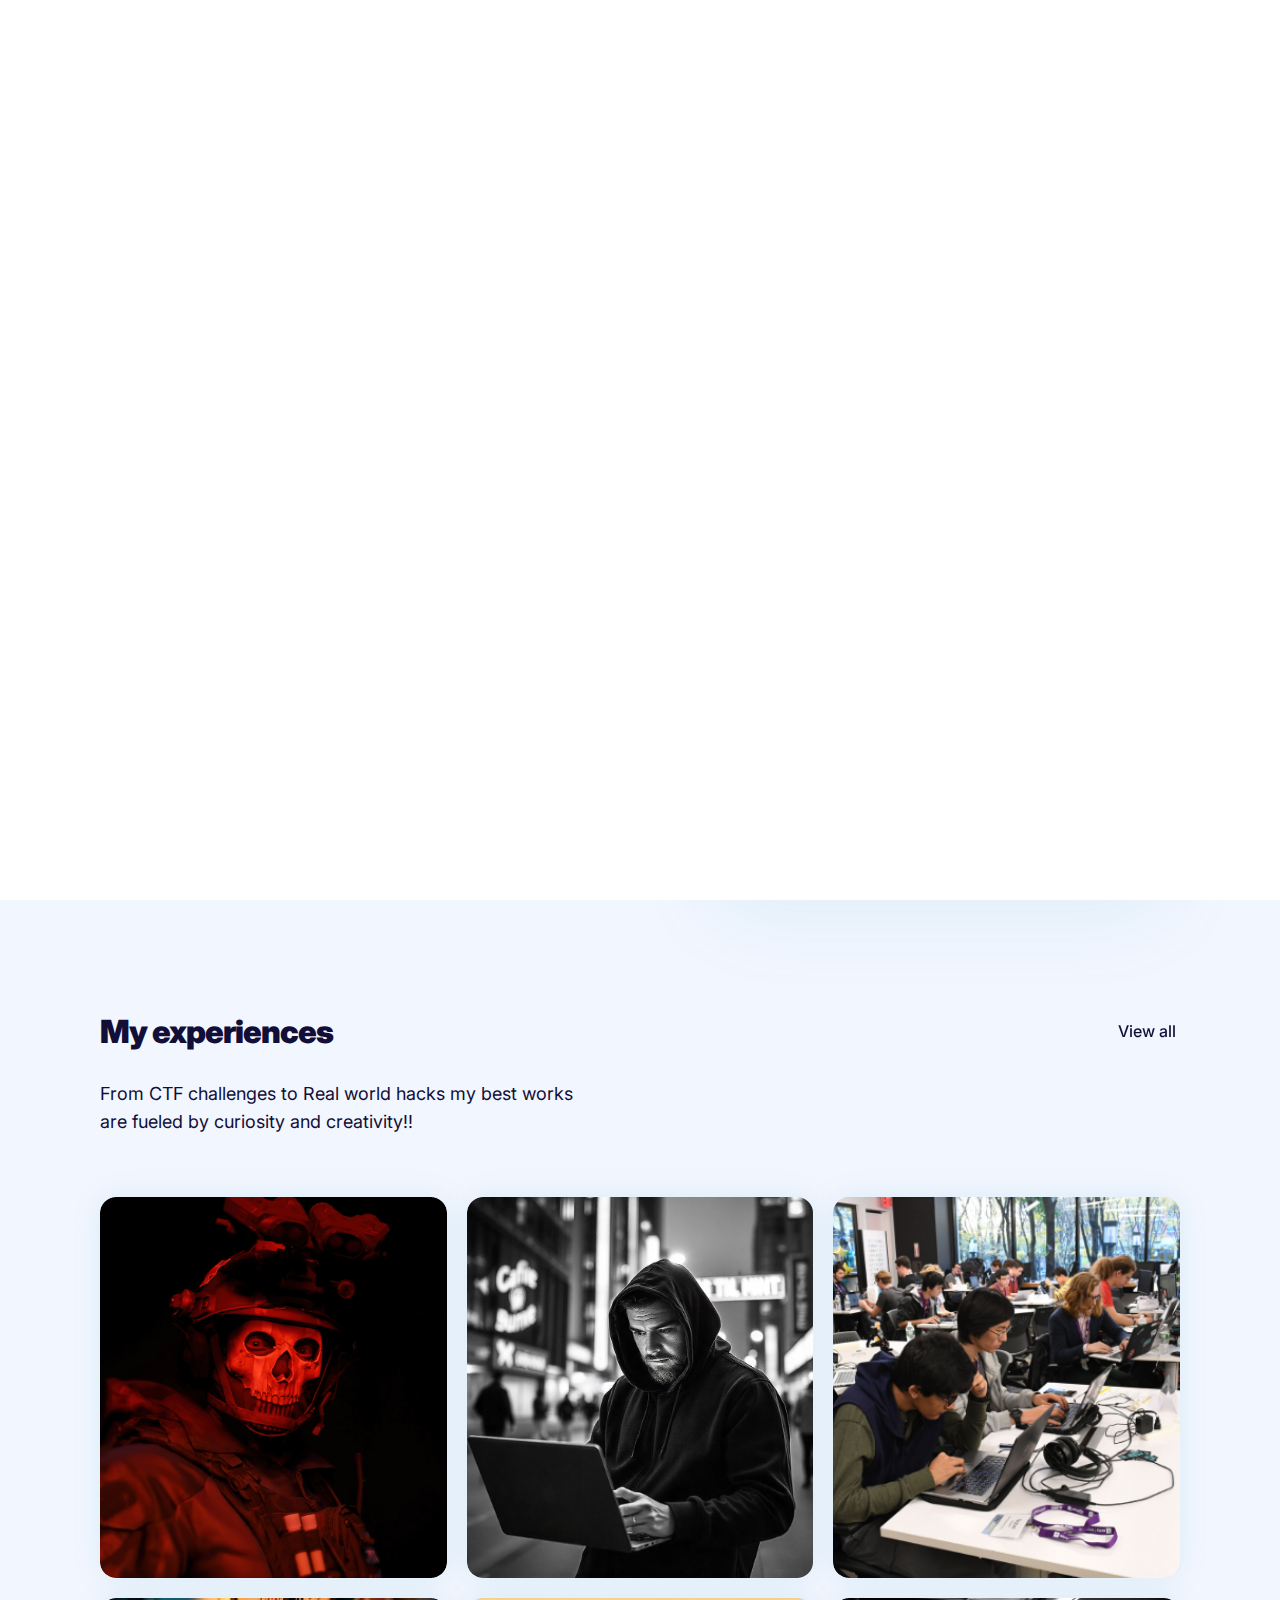
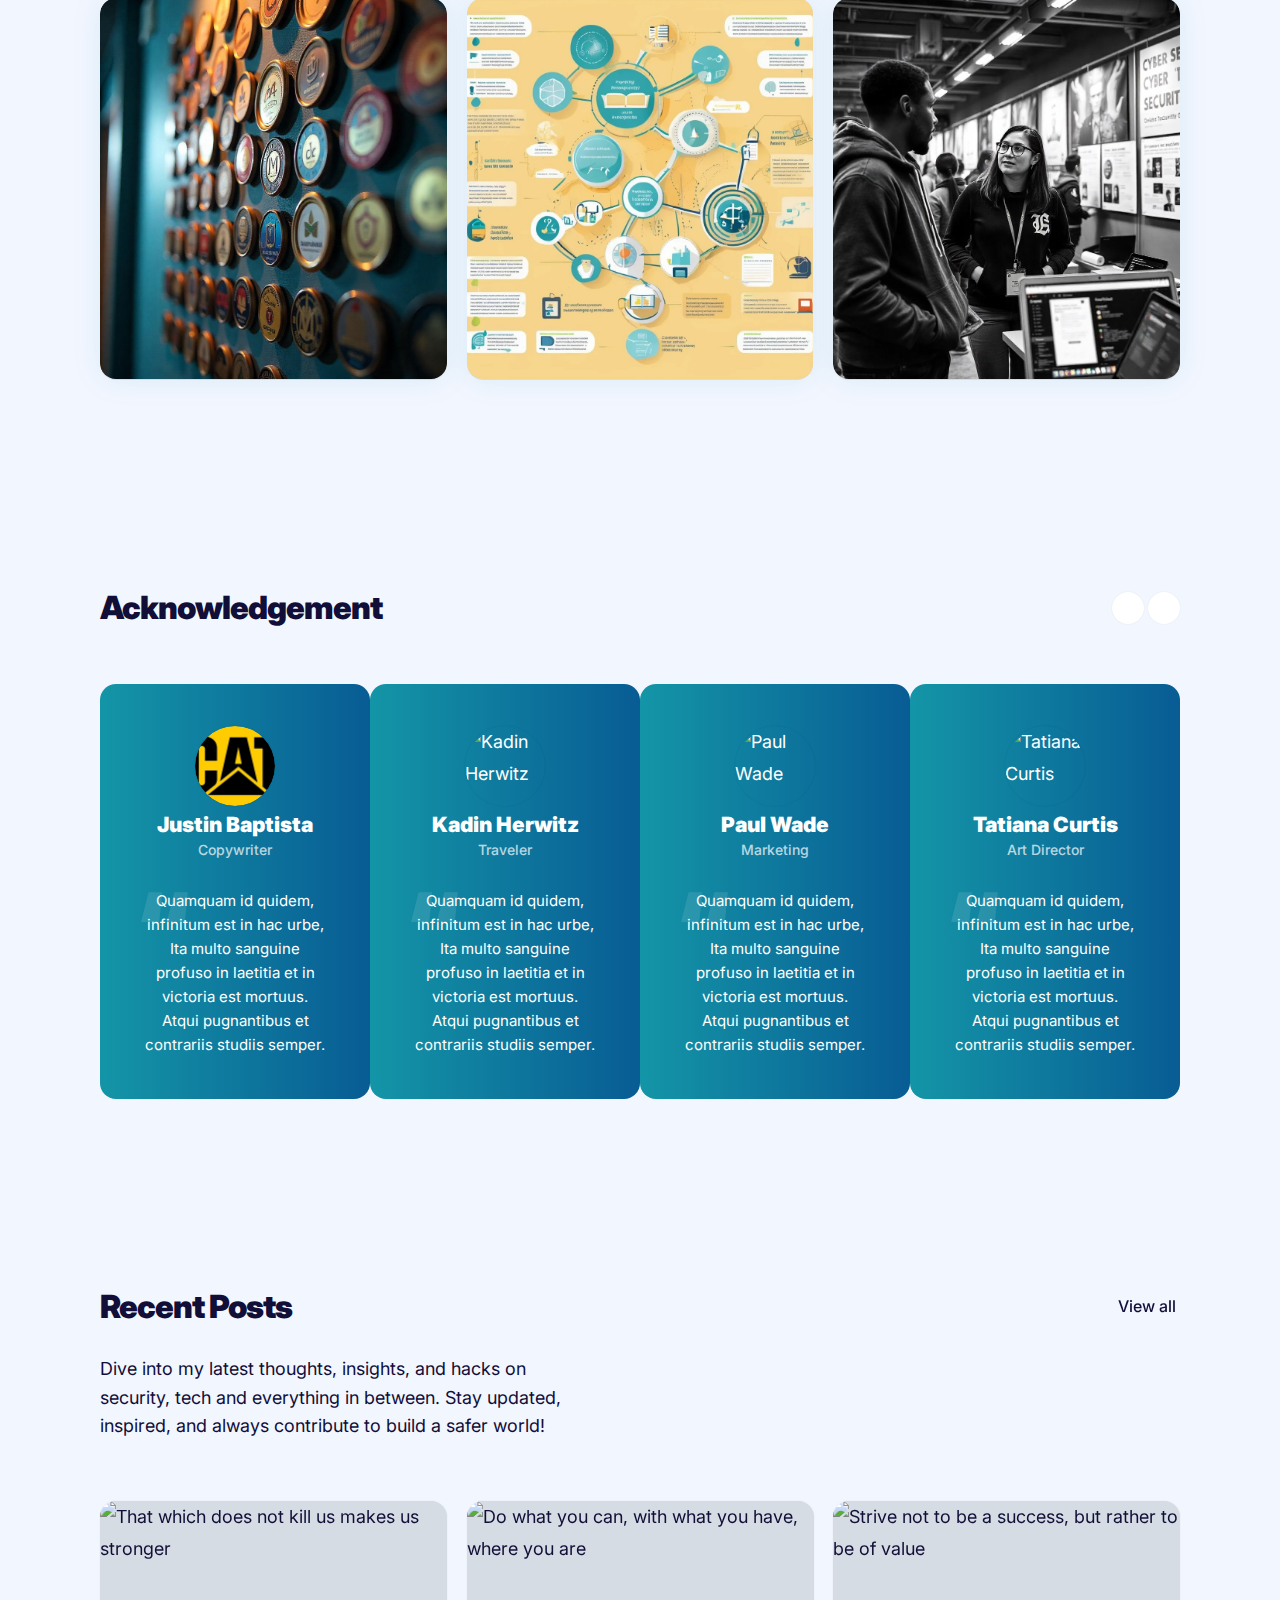
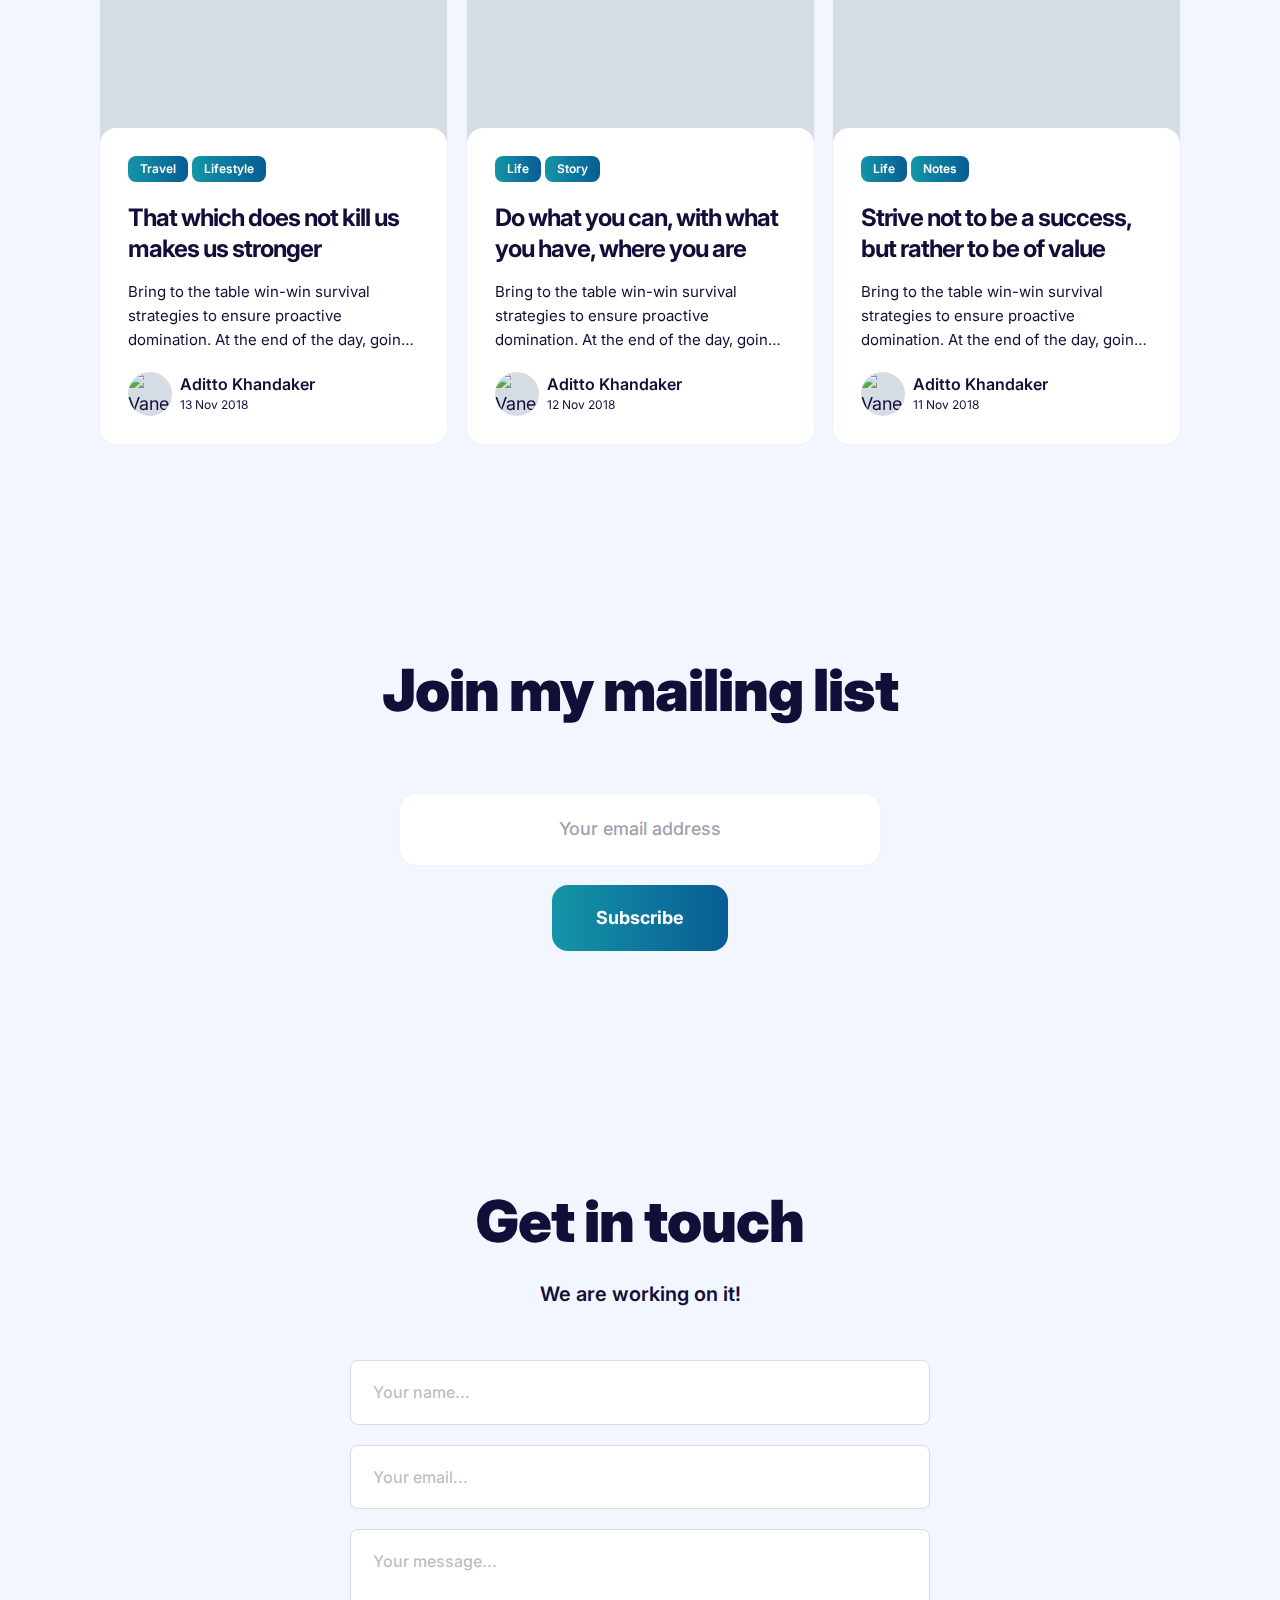
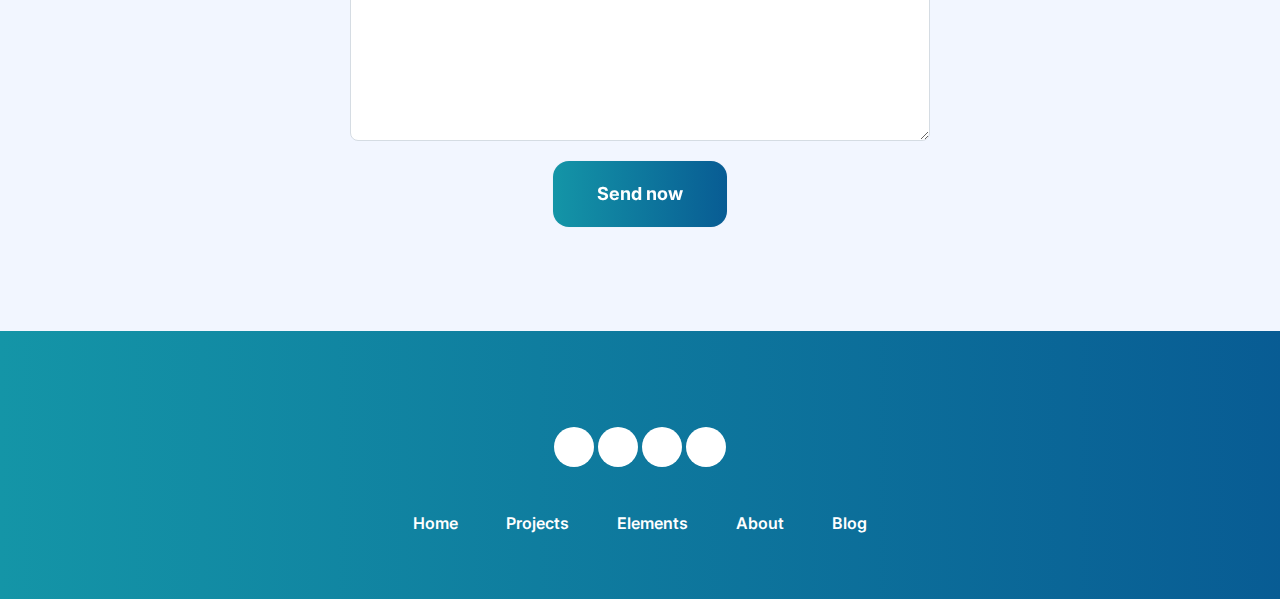
==== commit a09e5376: "Made some changes to CSS file" ====
--- a/index.html
+++ b/index.html
@@ -191,7 +191,7 @@
 
           <div class="section__info">
             <div class="section__head">
-              <h2 class="section__title">Latest Works</h2>
+              <h2 class="section__title">My experiences</h2>
               <a class="section__link" href="/projects">View all <i class="ion ion-md-arrow-forward"></i></a>
             </div>
             <div class="section__description"><p>From CTF challenges to Real world hacks my best works are fueled by curiosity and creativity!!</p></div>
@@ -716,7 +716,7 @@
         <div class="c-contact-form__form-box">
           <div class="c-contact-form__contact-head">
             <h2 class="c-contact-form__contact-title">Get in touch</h2>
-            <p class="c-contact-form__contact-description">Vonge comes with a built-in contact form.</p>
+            <p class="c-contact-form__contact-description"> We are working on it! </p>
           </div>
           <form class="c-contact-form__form"
             action=""
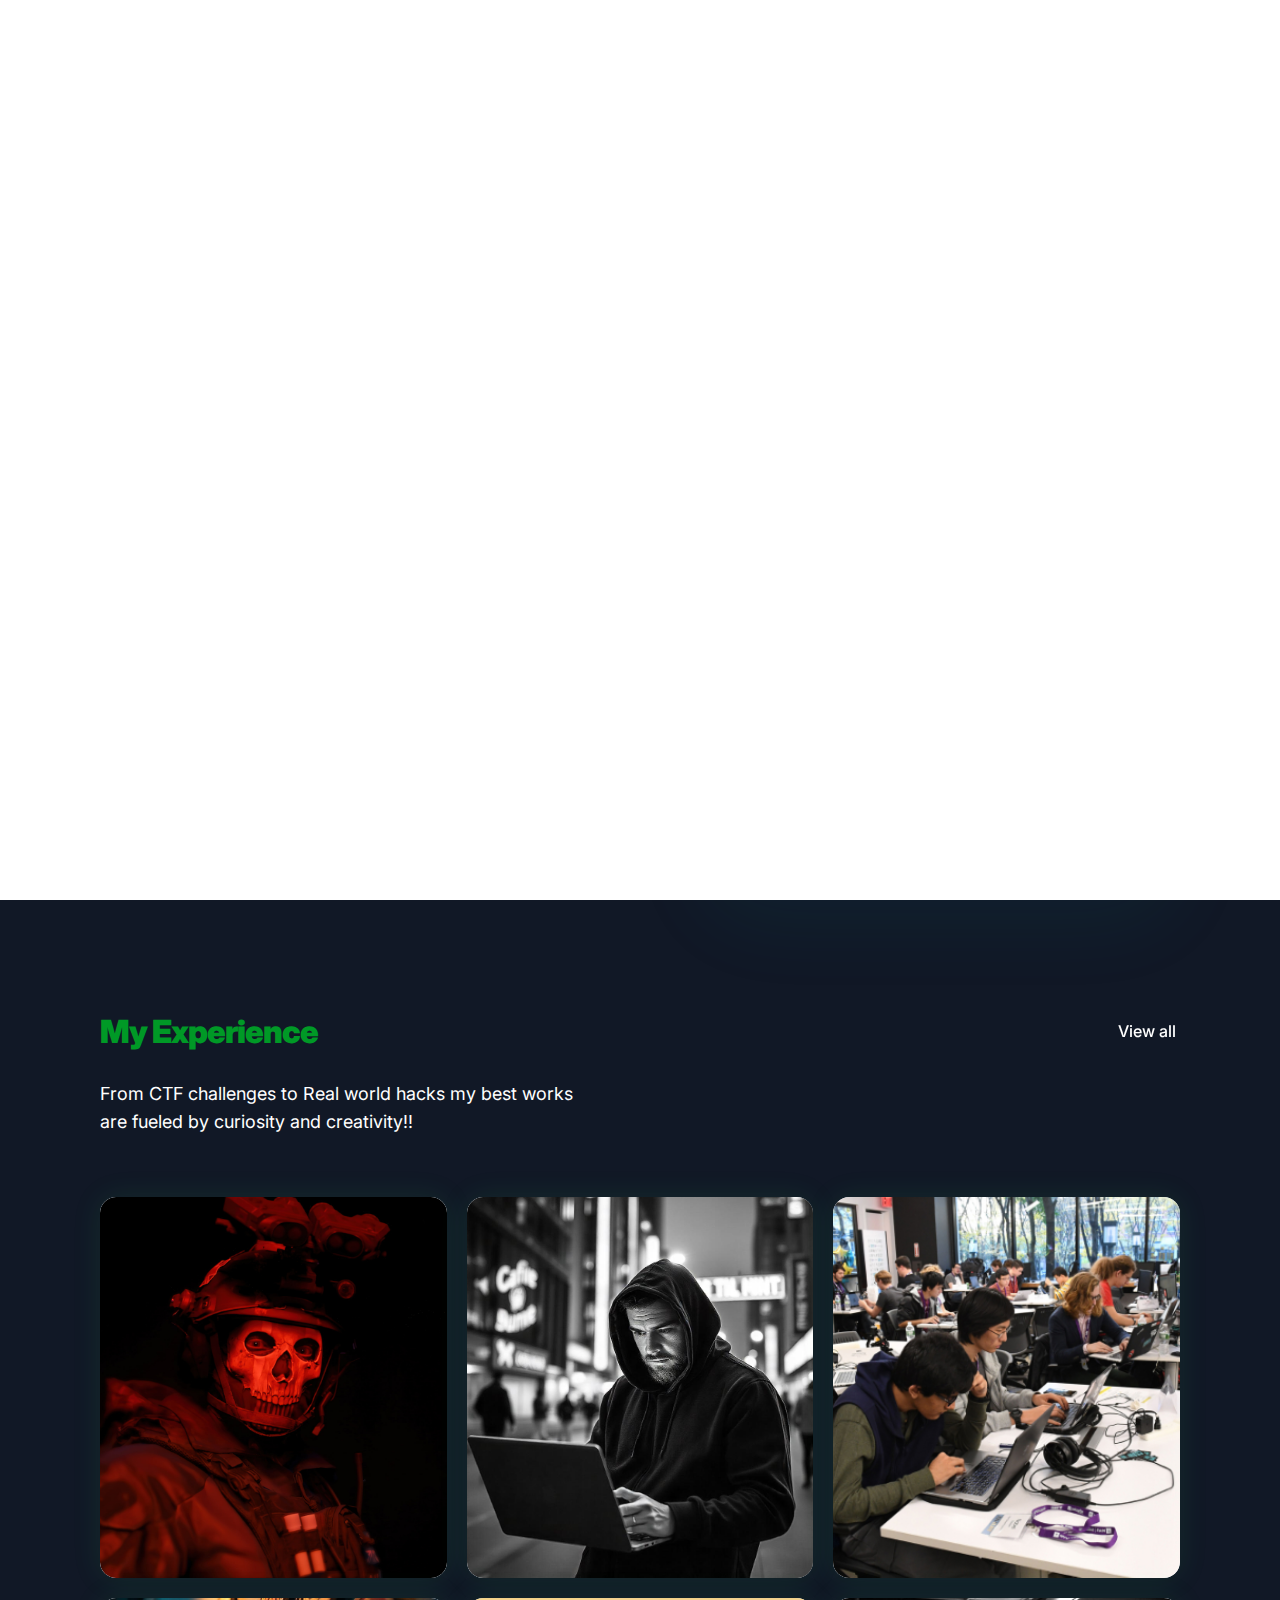
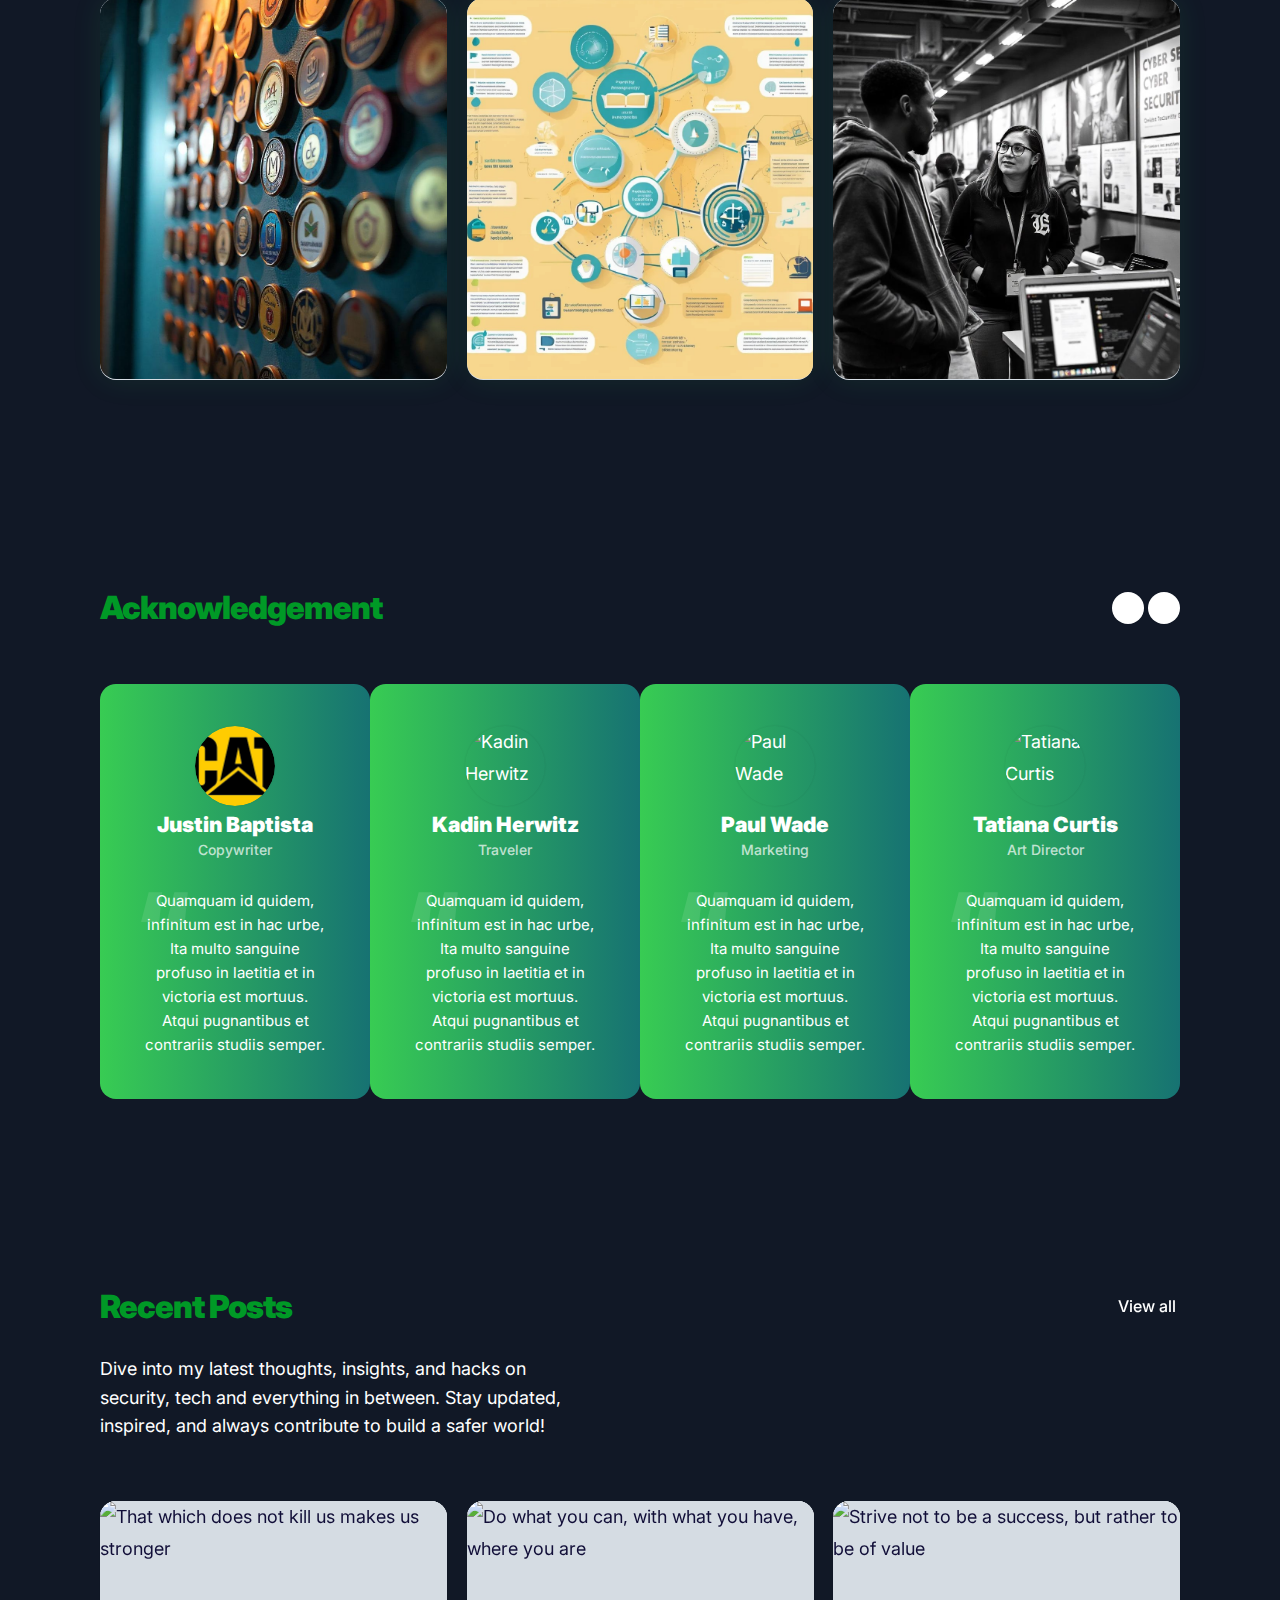
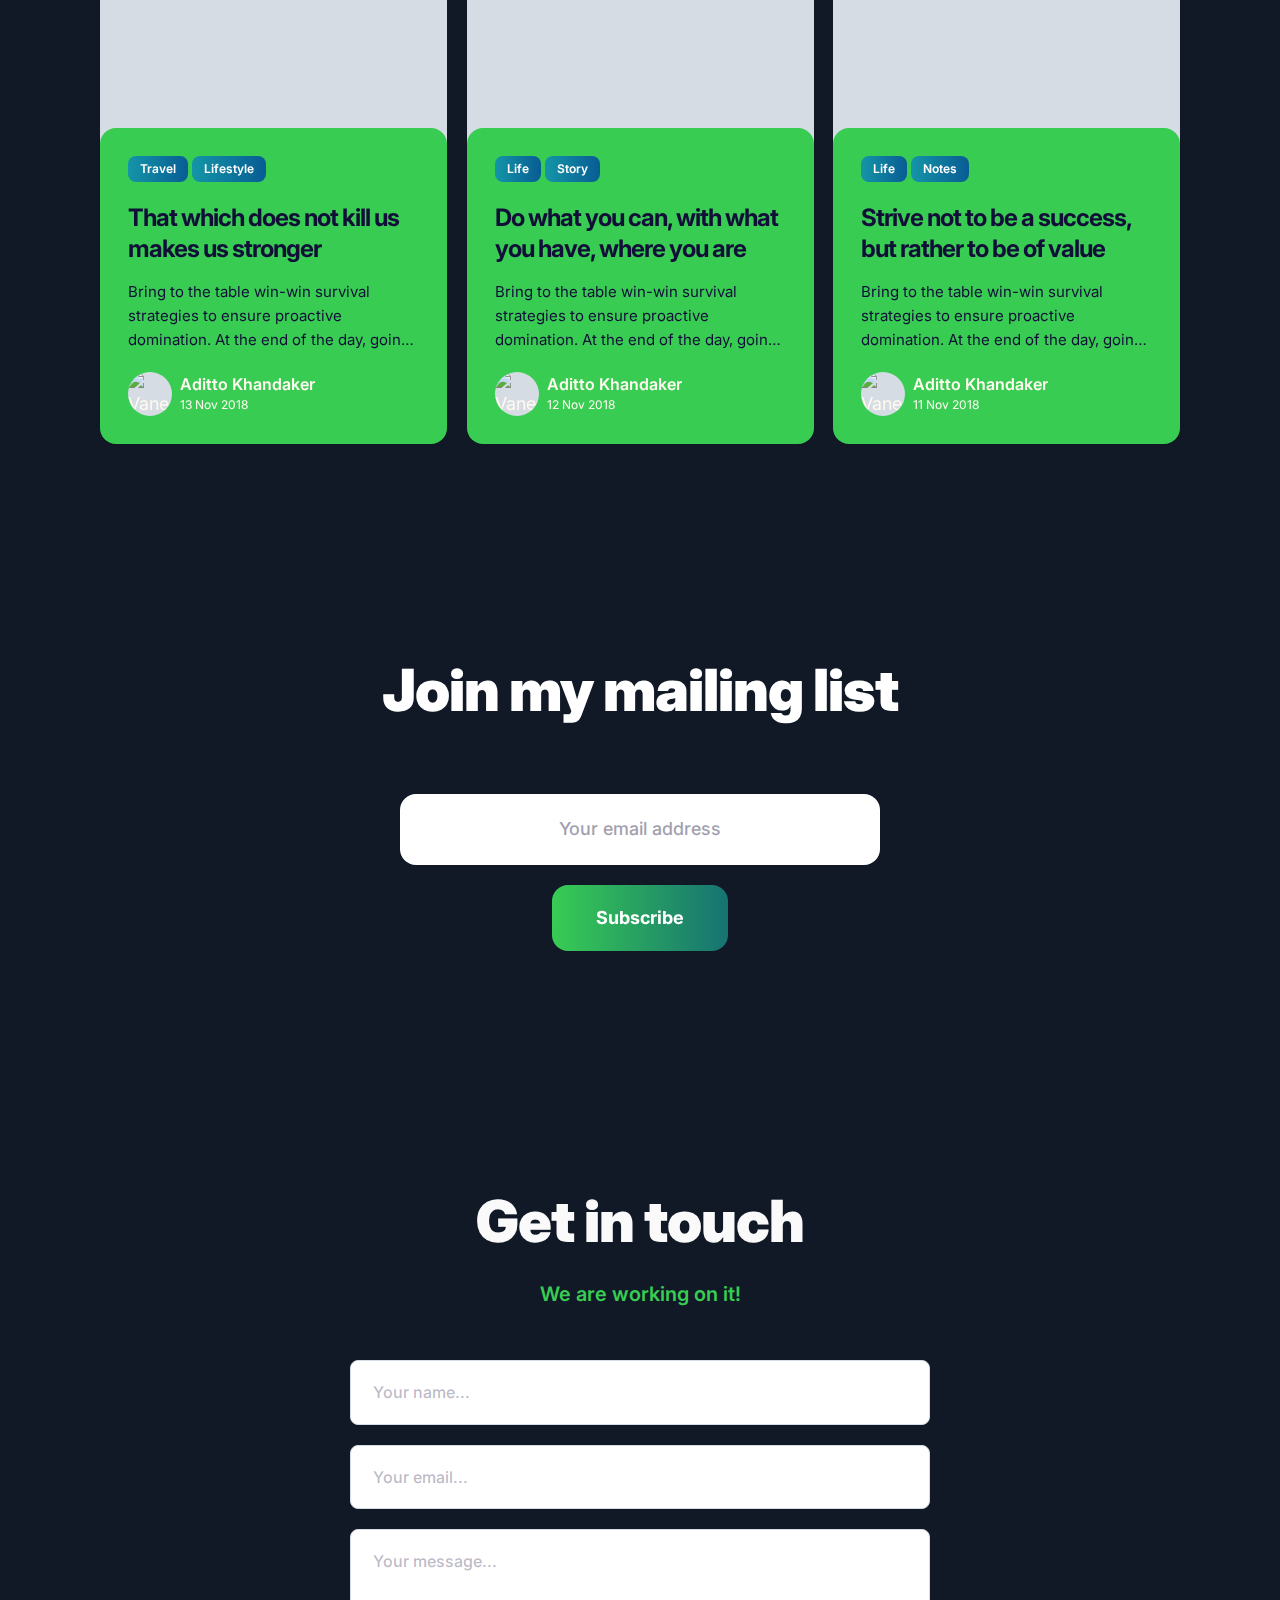
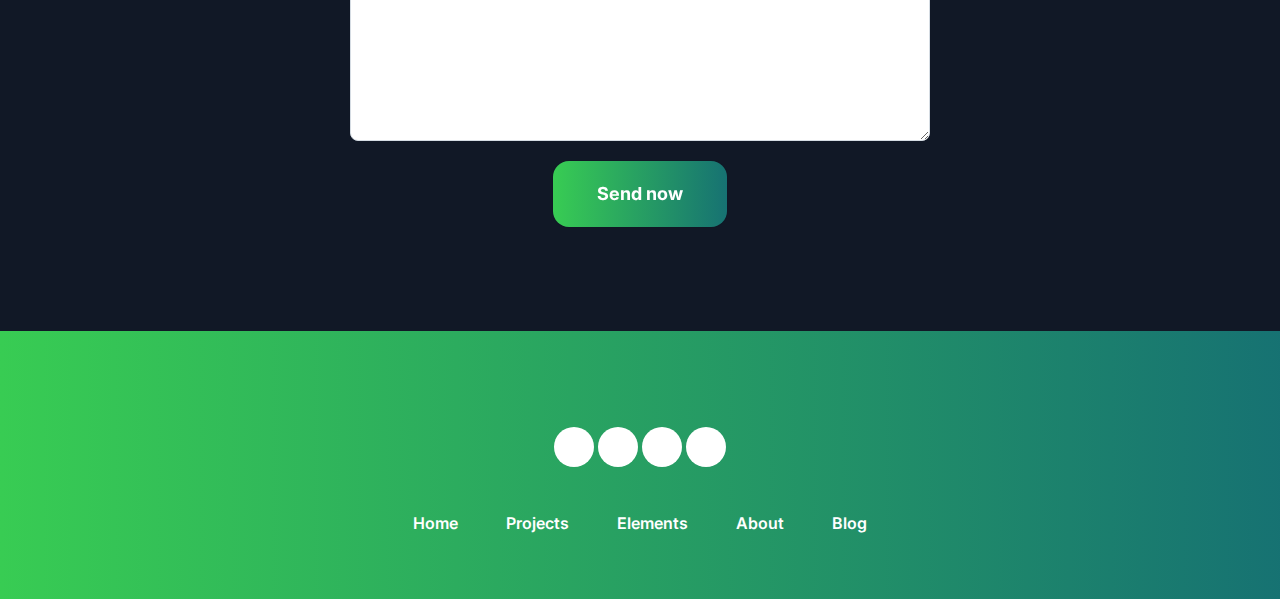
==== commit 6a9d969f: "changed some routing of the files and css content" ====
--- a/index.html
+++ b/index.html
@@ -69,7 +69,7 @@
               
                 
                 <li class="nav__item">
-                  <a href="/projects/" class="nav__link">Projects</a>
+                  <a href="/Skills/" class="nav__link">Skills</a>
                 </li>
                 
               
@@ -161,7 +161,7 @@
             <div class="c-hero__description"><p>an endless curiosity-driven<strong> Security Enthusiast</strong> from Bangladesh. I hack, learn, and explore as a Security Researcher, Red Teamer, Bug Bounty Hunter and CTF player</p></div>
             <div class="c-hero__btn">
               <a href="#contact" class="cta-button c-button c-button--primary c-button--small">Get in touch</a>
-              <a class="works-button c-button c-button--secondary c-button--small" href="#projects">
+              <a class="works-button c-button c-button--secondary c-button--small" href="#Skills">
                 <span class="circle-bg"><i class="ion ion-md-arrow-down button-arrow"></i></span> See my works
               </a>
             </div>
@@ -191,8 +191,8 @@
 
           <div class="section__info">
             <div class="section__head">
-              <h2 class="section__title">My experiences</h2>
-              <a class="section__link" href="/projects">View all <i class="ion ion-md-arrow-forward"></i></a>
+              <h2 class="section__title">My Experience</h2>
+              <a class="section__link" href="/Skills">View all <i class="ion ion-md-arrow-forward"></i></a>
             </div>
             <div class="section__description"><p>From CTF challenges to Real world hacks my best works are fueled by curiosity and creativity!!</p></div>
           </div>
@@ -205,7 +205,7 @@
 
 <article class="c-project-card col col-4 col-d-6 col-t-12">
   <div class="c-project-card__content">
-    <a href="/project/Workstation" class="c-project-card__image">
+    <a href="/Skills/Workstation" class="c-project-card__image">
       <img loading="lazy" src="/images/project-9.jpg" alt="Green Plant">
     </a>
     <div class="c-project-card__info">
@@ -228,7 +228,7 @@
 
 <article class="c-project-card col col-4 col-d-6 col-t-12">
   <div class="c-project-card__content">
-    <a href="/project/Bug Hunters Trail" class="c-project-card__image">
+    <a href="/Skills/Bug Hunters Trail" class="c-project-card__image">
       <img loading="lazy" src="/images/project-8.jpg" alt="Antelope Canyon">
     </a>
     <div class="c-project-card__info">
@@ -251,7 +251,7 @@
 
 <article class="c-project-card col col-4 col-d-6 col-t-12">
   <div class="c-project-card__content">
-    <a href="/project/CTF Zone" class="c-project-card__image">
+    <a href="/Skills/CTF Zone" class="c-project-card__image">
       <img loading="lazy" src="/images/project-7.jpg" alt="Quiet Lake">
     </a>
     <div class="c-project-card__info">
@@ -274,7 +274,7 @@
 
 <article class="c-project-card col col-4 col-d-6 col-t-12">
   <div class="c-project-card__content">
-    <a href="/project/Badge Rack" class="c-project-card__image">
+    <a href="/Skills/Badge Rack" class="c-project-card__image">
       <img loading="lazy" src="/images/project-6.jpg" alt="The rocks">
     </a>
     <div class="c-project-card__info">
@@ -297,7 +297,7 @@
 
 <article class="c-project-card col col-4 col-d-6 col-t-12">
   <div class="c-project-card__content">
-    <a href="/project/Growth Hub" class="c-project-card__image">
+    <a href="/Skills/Growth Hub" class="c-project-card__image">
       <img loading="lazy" src="/images/project-5.jpg" alt="Big airplane">
     </a>
     <div class="c-project-card__info">
@@ -320,7 +320,7 @@
 
 <article class="c-project-card col col-4 col-d-6 col-t-12">
   <div class="c-project-card__content">
-    <a href="/project/Event Horizon" class="c-project-card__image">
+    <a href="/Skills/Event Horizon" class="c-project-card__image">
       <img loading="lazy" src="/images/project-4.jpg" alt="Mountains">
     </a>
     <div class="c-project-card__info">
@@ -796,7 +796,7 @@
           </li>
           
           <li class="footer_nav__item">
-            <a href="/projects/" class="footer_nav__link">Projects</a>
+            <a href="/Skills/" class="footer_nav__link">Projects</a>
           </li>
           
           <li class="footer_nav__item">
--- a/assets/main.css
+++ b/assets/main.css
@@ -5,6 +5,7 @@
     list-style-type: none;
     margin: 0;
     padding: 0;
+    
   }
   .clearfix::after,
   .clearfix ::before {
@@ -38,6 +39,8 @@
    */
   body {
     margin: 0;
+    background-color: #111826 !important;
+    color: floralwhite !important
   }
   /**
    * Correct the font size and margin on `h1` elements within `section` and
@@ -2192,7 +2195,7 @@
     margin-top: 44px;
     padding: 96px 0 60px;
     overflow: hidden;
-    background: linear-gradient(90deg, #1495a7 0%, #003687 167%);
+    background: linear-gradient(90deg, #38CC53 0%, #003687 167%);
   }
   .footer .social {
     margin-bottom: 40px;
@@ -2215,7 +2218,7 @@
   }
   .footer .social .social__link:hover {
     transform: scale(0.9);
-    color: #1495a7;
+    color: #38CC53;
   }
   .footer .social .social__link:hover::after {
     content: none;
@@ -2473,9 +2476,10 @@
     line-height: 1;
     font-weight: 600;
     cursor: pointer;
+    color: #38CC53;
   }
   .nav__list .nav__item .nav__link:hover {
-    color: #110E38;
+    color: #38CC53;
   }
   .nav__list .nav__item .nav__link.active-link::after {
     content: "";
@@ -2487,7 +2491,7 @@
     width: 6px;
     height: 6px;
     border-radius: 50%;
-    background-color: #1495a7;
+    background-color: #38CC53;
   }
   .nav__list .nav__item.dropdown {
     position: relative;
@@ -2671,6 +2675,7 @@
     margin: 0;
     font-size: 32px;
     line-height: 1;
+    color: #009926;
   }
   .section__info .section__head .section__link {
     font-size: 16px;
@@ -2678,12 +2683,13 @@
     line-height: 1;
     white-space: nowrap;
     will-change: transform;
+    color: white;
   }
   .section__info .section__head .section__link:hover {
-    color: #110E38;
+    color: #38CC53;
   }
   .section__info .section__head .section__link:hover i {
-    transform: translateX(2px);
+    transform: translateX(4px);
   }
   .section__info .section__head .section__link i {
     width: 18px;
@@ -2694,13 +2700,14 @@
     border-radius: 50%;
     text-align: center;
     box-shadow: 0px 0px 2px rgba(0, 0, 0, 0.0005);
-    background: #fff;
+    background: #38CC53;
     transition: 0.2s;
   }
   .section__info .section__description {
     max-width: 480px;
     line-height: 1.6;
     margin: 32px 0 0;
+    color: white;
   }
   .section__info .section__description p {
     margin: 0;
@@ -2743,6 +2750,7 @@
     padding: 0 10px;
     font-size: 21px;
     line-height: 1;
+    color: #38CC53;
   }
   .social .social__link:hover {
     color: #fff;
@@ -3283,7 +3291,7 @@
     padding: 28px;
     margin-top: -20px;
     border-radius: 16px 16px 0 0;
-    background: #fff;
+    background: #38CC53;
   }
   .c-blog-card__tags-box {
     display: flex;
@@ -3410,7 +3418,7 @@
   }
   .c-button--primary {
     color: #fff;
-    background: linear-gradient(90deg, #1495a7 0%, #003687 167%);
+    background: linear-gradient(90deg, #38CC53 0%, #003687 167%);
   }
   .c-button--primary:hover {
     color: #fff !important;
@@ -3463,10 +3471,12 @@
     display: inline-block;
     margin-bottom: 20px;
     font-size: 58px;
+    color: #fffffffa;
   }
   .c-contact-form__contact-description {
     font-size: 20px;
     font-weight: 600;
+    color: #38CC53;
   }
 }
 @media only screen and (max-width: 576px) {
@@ -3622,7 +3632,7 @@
   .c-hero__title {
     margin-bottom: 20px;
     font-size: 58px;
-    color: #110E38;
+    color: #38CC53;
   }
 }
 @media only screen and (max-width: 1130px) {
@@ -3646,7 +3656,7 @@
     margin-bottom: 0;
     font-size: 18px;
     line-height: 1.6;
-    color: #110E38;
+    color: #38CC53;
   }
 }
 @media only screen and (max-width: 1024px) {
@@ -3677,7 +3687,7 @@
     font-size: 14px;
     border-radius: 50%;
     will-change: transform;
-    background: linear-gradient(90deg, #1495a7 0%, #003687 167%);
+    background: linear-gradient(90deg, #38CC53 0%, gold 167%);
     transition: all 0.2s cubic-bezier(0.215, 0.61, 0.355, 1);
   }
   .c-hero__btn .works-button .button-arrow {
@@ -3751,6 +3761,7 @@
     margin-bottom: 24px;
     font-size: 58px;
     line-height: 1.2;
+    color: #fff;
   }
   .c-subscribe__subtitle {
     margin: 0 auto;
@@ -3758,6 +3769,7 @@
     font-size: 24px;
     font-weight: 700;
     line-height: 1.2;
+    color: #38CC53;
   }
   .c-subscribe__form {
     display: flex;
@@ -3840,6 +3852,7 @@
     margin: 0;
     font-size: 58px;
     line-height: 1.12;
+    color: floralwhite;
   }
 }
 @media only screen and (max-width: 768px) {
@@ -3857,6 +3870,7 @@
     margin: 30px auto 0;
     max-width: 560px;
     line-height: 1.6;
+    color: floralwhite;
   }
 }
 @media only screen and (max-width: 576px) {
@@ -4085,7 +4099,7 @@
     transition: all 0.4s ease 0s;
     opacity: 0;
     visibility: hidden;
-    background: linear-gradient(360deg, #1495a7 0%, rgba(0, 54, 135, 0.3) 120.95%);
+    background: linear-gradient(360deg, #38CC53 0%, rgba(0, 54, 135, 0.3) 120.95%);
   }
   .c-project-card__image img {
     position: absolute;
@@ -4115,7 +4129,7 @@
     min-height: 280px;
     border-radius: 16px;
     transform: translate(0);
-    box-shadow: 0px 0px 30px rgba(20, 149, 167, 0.1);
+    box-shadow: 0px 0px 30px rgba(50, 218, 101, 0.1);
     overflow: hidden;
   }
 }
@@ -4171,7 +4185,7 @@
     padding: 42px;
     border-radius: 16px;
     color: #fff;
-    background: linear-gradient(90deg, #1495a7 0%, #003687 167%);
+    background: linear-gradient(90deg, #38CC53 0%, #003687 167%);
   }
   .c-testimonial-card__client-meta {
     display: flex;
